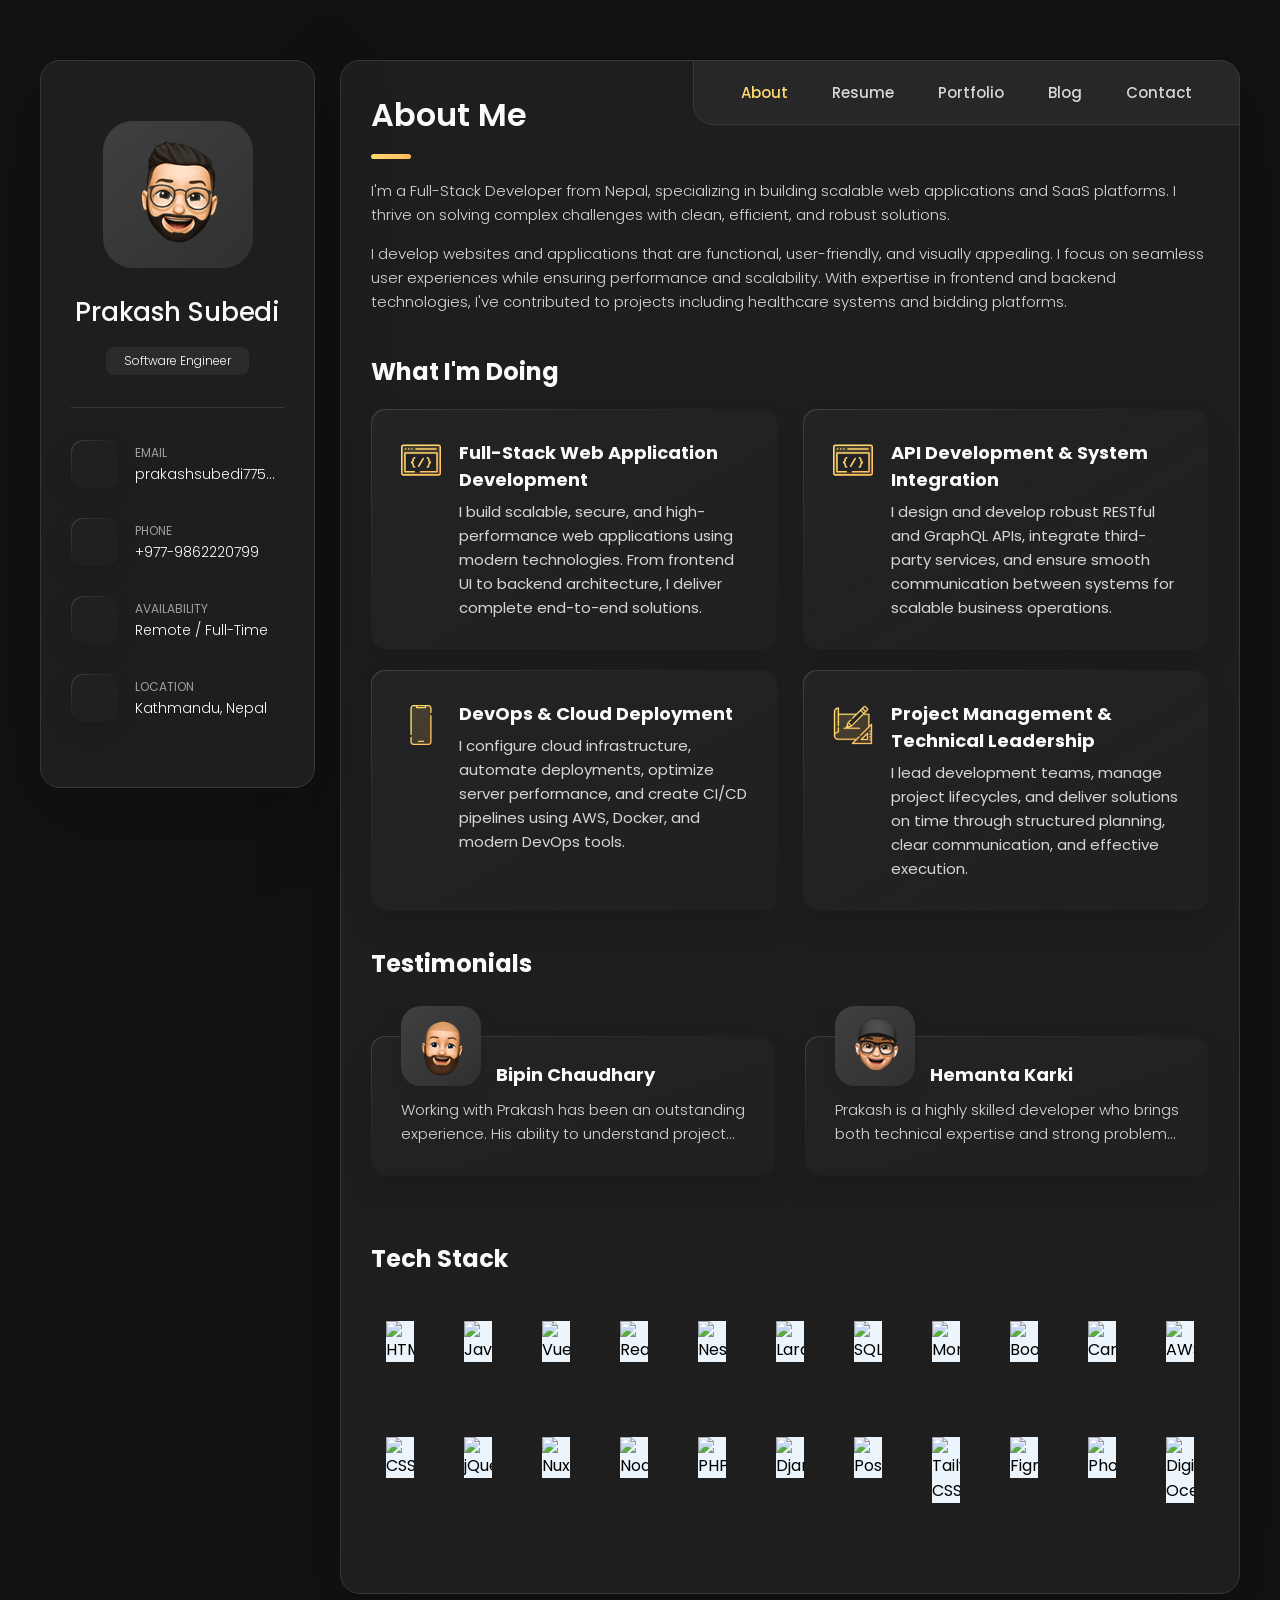
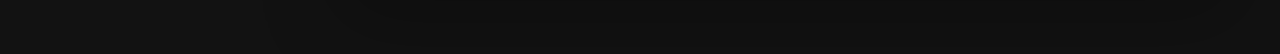
==== index.html @ 149a8380 "skill and tech stack" ====
<!DOCTYPE html>
<html lang="en">

<head>
  <meta charset="UTF-8">
  <meta http-equiv="X-UA-Compatible" content="IE=edge">
  <meta name="viewport" content="width=device-width, initial-scale=1.0">
  <title>Prakash Subedi</title>

  <!--
    - favicon
  -->
  <link rel="shortcut icon" href="./assets/images/logo.ico" type="image/x-icon">

  <!--
    - custom css link
  -->
  <link rel="stylesheet" href="./assets/css/style.css">

  <!--
    - google font link
  -->
  <link rel="preconnect" href="https://fonts.googleapis.com">
  <link rel="preconnect" href="https://fonts.gstatic.com" crossorigin>
  <link href="https://fonts.googleapis.com/css2?family=Poppins:wght@300;400;500;600&display=swap" rel="stylesheet">
</head>

<body>

  <!--
    - #MAIN
  -->

  <main>

    <!--
      - #SIDEBAR
    -->

    <aside class="sidebar" data-sidebar>

      <div class="sidebar-info">

        <figure class="avatar-box">
          <img src="./assets/images/my-avatar.png" alt="Prakash Subedi" width="80">
        </figure>

        <div class="info-content">
          <h1 class="name" title="Prakash Subedi">Prakash Subedi</h1>

          <p class="title">Software Engineer</p>
        </div>

        <button class="info_more-btn" data-sidebar-btn>
          <span>Show Contacts</span>

          <ion-icon name="chevron-down"></ion-icon>
        </button>

      </div>

      <div class="sidebar-info_more">

        <div class="separator"></div>

        <ul class="contacts-list">

          <li class="contact-item">

            <div class="icon-box">
              <ion-icon name="mail-outline"></ion-icon>
            </div>

            <div class="contact-info">
              <p class="contact-title">Email</p>

              <a href="mailto:prakashsubedi775@gmail.com" class="contact-link">prakashsubedi775@gmail.com</a>
            </div>

          </li>

          <li class="contact-item">

            <div class="icon-box">
              <ion-icon name="phone-portrait-outline"></ion-icon>
            </div>

            <div class="contact-info">
              <p class="contact-title">Phone</p>

              <a href="tel:+9779862220799" class="contact-link">+977-9862220799</a>
            </div>

          </li>


          <li class="contact-item">
            <div class="icon-box">
              <ion-icon name="time-outline"></ion-icon>
            </div>
            <div class="contact-info">
              <p class="contact-title">Availability</p>
              <p class="contact-link">Remote / Full-Time</p>
            </div>
          </li>


          <li class="contact-item">

            <div class="icon-box">
              <ion-icon name="location-outline"></ion-icon>
            </div>

            <div class="contact-info">
              <p class="contact-title">Location</p>

              <address>Kathmandu, Nepal</address>
            </div>

          </li>

        </ul>

        <div class="separator"></div>

        <ul class="social-list">

          <li class="social-item">
            <a href="https://www.facebook.com/PrakashSubedi.57/" class="social-link">
              <ion-icon name="logo-facebook"></ion-icon>
            </a>
          </li>

          <li class="social-item">
            <a href="https://www.instagram.com/prakashsubedi.7" class="social-link">
              <ion-icon name="logo-instagram"></ion-icon>
            </a>
          </li>

          <li class="social-item">
            <a href="https://www.linkedin.com/in/prakashsubedi57" class="social-link">
              <ion-icon name="logo-linkedin"></ion-icon>
            </a>
          </li>

          <li class="social-item">
            <a href="https://github.com/prakashsubedi57" class="social-link">
              <ion-icon name="logo-github"></ion-icon>
            </a>
          </li>


        </ul>

      </div>

    </aside>





    <!--
      - #main-content
    -->

    <div class="main-content">

      <!--
        - #NAVBAR
      -->

      <nav class="navbar">

        <ul class="navbar-list">

          <li class="navbar-item">
            <button class="navbar-link  active" data-nav-link>About</button>
          </li>

          <li class="navbar-item">
            <button class="navbar-link" data-nav-link>Resume</button>
          </li>

          <li class="navbar-item">
            <button class="navbar-link" data-nav-link>Portfolio</button>
          </li>

          <li class="navbar-item">
            <button class="navbar-link" data-nav-link>Blog</button>
          </li>

          <li class="navbar-item">
            <button class="navbar-link" data-nav-link>Contact</button>
          </li>

        </ul>

      </nav>





      <!--
        - #ABOUT
      -->

      <article class="about  active" data-page="about">

        <header>
          <h2 class="h2 article-title">About me</h2>
        </header>

        <section class="about-text">
          <p>
            I'm a Full-Stack Developer from Nepal, specializing in building scalable web applications and SaaS
            platforms.
            I thrive on solving complex challenges with clean, efficient, and robust solutions.
          </p>

          <p>
            I develop websites and applications that are functional, user-friendly, and visually appealing. I focus on
            seamless
            user experiences while ensuring performance and scalability. With expertise in frontend and backend
            technologies, I've
            contributed to projects including healthcare systems and bidding platforms.
          </p>
        </section>



        <!--
          - service
        -->
        <section class="service">

          <h3 class="h3 service-title">What I'm Doing</h3>

          <ul class="service-list">

            <!-- Full-Stack Web Application Development -->
            <li class="service-item">
              <div class="service-icon-box">
                <img src="./assets/images/icon-dev.svg" alt="Full-stack development icon" width="40">
              </div>

              <div class="service-content-box">
                <h4 class="h4 service-item-title">Full-Stack Web Application Development</h4>
                <p class="service-item-text">
                  I build scalable, secure, and high-performance web applications using modern technologies.
                  From frontend UI to backend architecture, I deliver complete end-to-end solutions.
                </p>
              </div>
            </li>

            <!-- API Development & System Integration -->
            <li class="service-item">
              <div class="service-icon-box">
                <img src="./assets/images/icon-dev.svg" alt="API development icon" width="40">
              </div>

              <div class="service-content-box">
                <h4 class="h4 service-item-title">API Development & System Integration</h4>
                <p class="service-item-text">
                  I design and develop robust RESTful and GraphQL APIs, integrate third-party services,
                  and ensure smooth communication between systems for scalable business operations.
                </p>
              </div>
            </li>

            <!-- DevOps & Cloud Deployment -->
            <li class="service-item">
              <div class="service-icon-box">
                <img src="./assets/images/icon-app.svg" alt="Cloud and DevOps icon" width="40">
              </div>

              <div class="service-content-box">
                <h4 class="h4 service-item-title">DevOps & Cloud Deployment</h4>
                <p class="service-item-text">
                  I configure cloud infrastructure, automate deployments, optimize server performance,
                  and create CI/CD pipelines using AWS, Docker, and modern DevOps tools.
                </p>
              </div>
            </li>

            <!-- Project Management & Technical Leadership -->
            <li class="service-item">
              <div class="service-icon-box">
                <img src="./assets/images/icon-design.svg" alt="Leadership icon" width="40">
              </div>

              <div class="service-content-box">
                <h4 class="h4 service-item-title">Project Management & Technical Leadership</h4>
                <p class="service-item-text">
                  I lead development teams, manage project lifecycles, and deliver solutions on time through
                  structured planning, clear communication, and effective execution.
                </p>
              </div>
            </li>

          </ul>
        </section>



        <!--
          - testimonials
        -->

        <section class="testimonials">

          <h3 class="h3 testimonials-title">Testimonials</h3>

          <ul class="testimonials-list has-scrollbar">
            <li class="testimonials-item">
              <div class="content-card" data-testimonials-item>

                <figure class="testimonials-avatar-box">
                  <img src="./assets/images/avatar-4.png" alt="Bipin Chaudhary" width="60" data-testimonials-avatar>
                </figure>

                <h4 class="h4 testimonials-item-title" data-testimonials-title>Bipin Chaudhary</h4>

                <div class="testimonials-text" data-testimonials-text>
                  <p>
                    Working with Prakash has been an outstanding experience. His ability to understand project
                    requirements and deliver clean, efficient solutions is impressive. He consistently communicates well
                    and ensures every task is completed with professionalism and precision. Highly recommended for
                    full-stack development work.
                  </p>

                </div>

              </div>
            </li>

            <li class="testimonials-item">
              <div class="content-card" data-testimonials-item>

                <figure class="testimonials-avatar-box">
                  <img src="./assets/images/avatar-1.png" alt="Hemant Karki" width="60" data-testimonials-avatar>
                </figure>

                <h4 class="h4 testimonials-item-title" data-testimonials-title>Hemanta Karki</h4>

                <div class="testimonials-text" data-testimonials-text>
                  <p>
                    Prakash is a highly skilled developer who brings both technical expertise and strong problem-solving
                    skills. He worked on our project with full dedication, delivering scalable and well-structured
                    features. His reliability and commitment make him a valuable asset to any team.
                  </p>

                </div>

              </div>
            </li>

            <li class="testimonials-item">
              <div class="content-card" data-testimonials-item>

                <figure class="testimonials-avatar-box">
                  <img src="./assets/images/avatar-2.png" alt="Prayush Shrestha" width="60" data-testimonials-avatar>
                </figure>

                <h4 class="h4 testimonials-item-title" data-testimonials-title>Prayush Shrestha</h4>

                <div class="testimonials-text" data-testimonials-text>
                  <p>
                    I’ve collaborated with Prakash on multiple projects, and he consistently exceeds expectations. His
                    knowledge of modern frameworks, API development, and cloud deployment helps transform ideas into
                    polished products. He is detail-oriented, responsive, and incredibly easy to work with.
                  </p>

                </div>

              </div>
            </li>

            <li class="testimonials-item">
              <div class="content-card" data-testimonials-item>

                <figure class="testimonials-avatar-box">
                  <img src="./assets/images/avatar-3.png" alt="Mahesh Ghimire" width="60" data-testimonials-avatar>
                </figure>

                <h4 class="h4 testimonials-item-title" data-testimonials-title>Mahesh Ghimire</h4>

                <div class="testimonials-text" data-testimonials-text>
                  <p>
                    Prakash demonstrated excellent leadership and technical skills throughout our project. His ability
                    to analyze challenges, propose effective solutions, and deliver high-quality results sets him apart.
                    He is dependable, innovative, and someone you can trust with complex development tasks.
                  </p>

                </div>

              </div>
            </li>


          </ul>

        </section>


        <!--
          - testimonials modal
        -->

        <div class="modal-container" data-modal-container>

          <div class="overlay" data-overlay></div>

          <section class="testimonials-modal">

            <button class="modal-close-btn" data-modal-close-btn>
              <ion-icon name="close-outline"></ion-icon>
            </button>

            <div class="modal-img-wrapper">
              <figure class="modal-avatar-box">
                <img src="./assets/images/avatar-1.png" alt="Daniel lewis" width="80" data-modal-img>
              </figure>

              <img src="./assets/images/icon-quote.svg" alt="quote icon">
            </div>

            <div class="modal-content">

              <h4 class="h3 modal-title" data-modal-title>Daniel lewis</h4>

              <time datetime="2021-06-14">14 June, 2021</time>

              <div data-modal-text>
                <p>
                  Richard was hired to create a corporate identity. We were very pleased with the work done. She has a
                  lot of experience
                  and is very concerned about the needs of client. Lorem ipsum dolor sit amet, ullamcous cididt
                  consectetur adipiscing
                  elit, seds do et eiusmod tempor incididunt ut laborels dolore magnarels alia.
                </p>
              </div>

            </div>

          </section>

        </div>


        <!--
          - stacks
        -->

        <section class="stacks">
          <h3 class="h3 stacks-title">Tech Stack</h3>

          <ul class="stacks-list has-scrollbar">

            <!-- HTML -->
            <li class="stacks-item" title="HTML">
              <img src="https://cdn.jsdelivr.net/npm/simple-icons@v9/icons/html5.svg" width="40" alt="HTML">
            </li>

            <!-- CSS -->
            <li class="stacks-item" title="CSS">
              <img src="https://cdn.jsdelivr.net/npm/simple-icons@v9/icons/css3.svg" width="40" alt="CSS">
            </li>

            <!-- JavaScript -->
            <li class="stacks-item" title="JavaScript">
              <img src="https://cdn.jsdelivr.net/npm/simple-icons@v9/icons/javascript.svg" width="40" alt="JavaScript">
            </li>

            <!-- jQuery -->
            <li class="stacks-item" title="jQuery">
              <img src="https://cdn.jsdelivr.net/npm/simple-icons@v9/icons/jquery.svg" width="40" alt="jQuery">
            </li>

            <!-- Vue.js -->
            <li class="stacks-item" title="Vue.js">
              <img src="https://cdn.jsdelivr.net/npm/simple-icons@v9/icons/vuedotjs.svg" width="40" alt="Vue.js">
            </li>

            <!-- Nuxt.js -->
            <li class="stacks-item" title="Nuxt.js">
              <img src="https://cdn.jsdelivr.net/npm/simple-icons@v9/icons/nuxtdotjs.svg" width="40" alt="Nuxt.js">
            </li>

            <!-- React.js -->
            <li class="stacks-item" title="React.js">
              <img src="https://cdn.jsdelivr.net/npm/simple-icons@v9/icons/react.svg" width="40" alt="React">
            </li>

            <!-- Node.js -->
            <li class="stacks-item" title="Node.js">
              <img src="https://cdn.jsdelivr.net/npm/simple-icons@v9/icons/nodedotjs.svg" width="40" alt="Node.js">
            </li>

            <!-- NestJS -->
            <li class="stacks-item" title="NestJS">
              <img src="https://cdn.jsdelivr.net/npm/simple-icons@v9/icons/nestjs.svg" width="40" alt="NestJS">
            </li>

            <!-- PHP -->
            <li class="stacks-item" title="PHP">
              <img src="https://cdn.jsdelivr.net/npm/simple-icons@v9/icons/php.svg" width="40" alt="PHP">
            </li>

            <!-- Laravel -->
            <li class="stacks-item" title="Laravel">
              <img src="https://cdn.jsdelivr.net/npm/simple-icons@v9/icons/laravel.svg" width="40" alt="Laravel">
            </li>

            <!-- Django -->
            <li class="stacks-item" title="Django">
              <img src="https://cdn.jsdelivr.net/npm/simple-icons@v9/icons/django.svg" width="40" alt="Django">
            </li>

            <!-- SQL -->
            <li class="stacks-item" title="SQL">
              <img src="https://cdn.jsdelivr.net/npm/simple-icons@v9/icons/sqlite.svg" width="40" alt="SQL">
            </li>

            <!-- PostgreSQL -->
            <li class="stacks-item" title="PostgreSQL">
              <img src="https://cdn.jsdelivr.net/npm/simple-icons@v9/icons/postgresql.svg" width="40" alt="PostgreSQL">
            </li>

            <!-- MongoDB -->
            <li class="stacks-item" title="MongoDB">
              <img src="https://cdn.jsdelivr.net/npm/simple-icons@v9/icons/mongodb.svg" width="40" alt="MongoDB">
            </li>

            <!-- Tailwind -->
            <li class="stacks-item" title="Tailwind CSS">
              <img src="https://cdn.jsdelivr.net/npm/simple-icons@v9/icons/tailwindcss.svg" width="40"
                alt="Tailwind CSS">
            </li>

            <!-- Bootstrap -->
            <li class="stacks-item" title="Bootstrap">
              <img src="https://cdn.jsdelivr.net/npm/simple-icons@v9/icons/bootstrap.svg" width="40" alt="Bootstrap">
            </li>

            <!-- Figma -->
            <li class="stacks-item" title="Figma">
              <img src="https://cdn.jsdelivr.net/npm/simple-icons@v9/icons/figma.svg" width="40" alt="Figma">
            </li>

            <!-- Canva -->
            <li class="stacks-item" title="Canva">
              <img src="https://cdn.jsdelivr.net/npm/simple-icons@v9/icons/canva.svg" width="40" alt="Canva">
            </li>

            <!-- Adobe Photoshop -->
            <li class="stacks-item" title="Adobe Photoshop">
              <img src="https://cdn.jsdelivr.net/npm/simple-icons@v9/icons/adobephotoshop.svg" width="40"
                alt="Photoshop">
            </li>
            <!-- AWS -->
            <li class="stacks-item" title="AWS">
              <img src="https://cdn.jsdelivr.net/npm/simple-icons@v9/icons/amazonaws.svg" width="40" alt="AWS">
            </li>
            <!-- Digital Ocean -->
            <li class="stacks-item" title="Digital Ocean">
              <img src="https://cdn.jsdelivr.net/npm/simple-icons@v9/icons/digitalocean.svg" width="40"
                alt="Digital Ocean">
            </li>

          </ul>
        </section>


      </article>





      <!--
        - #RESUME
      -->

      <article class="resume" data-page="resume">

        <header>
          <h2 class="h2 article-title">Resume</h2>
        </header>

        <section class="timeline">

          <div class="title-wrapper">
            <div class="icon-box">
              <ion-icon name="book-outline"></ion-icon>
            </div>

            <h3 class="h3">Education</h3>
          </div>

          <ol class="timeline-list">

            <li class="timeline-item">

              <h4 class="h4 timeline-item-title">Master In Computer Applications</h4>

              <span>2024 — Current</span>

              <p class="timeline-text">
                Nemo enims ipsam voluptatem, blanditiis praesentium voluptum delenit atque corrupti, quos dolores et
                quas molestias
                exceptur.
              </p>

            </li>

            <li class="timeline-item">

              <h4 class="h4 timeline-item-title">Bachelor in Computer Application</h4>

              <span>2018 — 2023</span>

              <p class="timeline-text">
                Ratione voluptatem sequi nesciunt, facere quisquams facere menda ossimus, omnis voluptas assumenda est
                omnis..
              </p>

            </li>

            <li class="timeline-item">

              <h4 class="h4 timeline-item-title">+2 Science</h4>

              <span>2016 — 2018</span>

              <p class="timeline-text">
                Duis aute irure dolor in reprehenderit in voluptate, quila voluptas mag odit aut fugit, sed consequuntur
                magni dolores
                eos.
              </p>

            </li>
            <li class="timeline-item">

              <h4 class="h4 timeline-item-title">School</h4>

              <span>-- — 2017</span>

              <p class="timeline-text">
                Duis aute irure dolor in reprehenderit in voluptate, quila voluptas mag odit aut fugit, sed consequuntur
                magni dolores
                eos.
              </p>

            </li>

          </ol>

        </section>

        <section class="timeline">

          <div class="title-wrapper">
            <div class="icon-box">
              <ion-icon name="book-outline"></ion-icon>
            </div>

            <h3 class="h3">Experience</h3>
          </div>

          <ol class="timeline-list">

            <li class="timeline-item">

              <h4 class="h4 timeline-item-title">Software Engineer</h4>

              <span>2024 — Present</span>

              <p class="timeline-text">
                Nemo enim ipsam voluptatem blanditiis praesentium voluptum delenit atque corrupti, quos dolores et qvuas
                molestias
                exceptur.
              </p>

            </li>

            <li class="timeline-item">

              <h4 class="h4 timeline-item-title">Full Stack Developer/ Project Manager</h4>

              <span>2021 — 2023</span>

              <p class="timeline-text">
                Nemo enims ipsam voluptatem, blanditiis praesentium voluptum delenit atque corrupti, quos dolores et
                quas molestias
                exceptur.
              </p>

            </li>

            <li class="timeline-item">

              <h4 class="h4 timeline-item-title">Web Developer</h4>

              <span>2020-2020</span>

              <p class="timeline-text">
                Nemo enims ipsam voluptatem, blanditiis praesentium voluptum delenit atque corrupti, quos dolores et
                quas molestias
                exceptur.
              </p>

            </li>

          </ol>

        </section>

        <section class="skill">

          <h3 class="h3 skills-title">My Skills</h3>

          <ul class="skills-list content-card">

            <li class="skills-item">
              <div class="title-wrapper">
                <h5 class="h5">Frontend Development</h5>
              </div>
              <p class="skills-item-details">
                React, Vue, Nuxt, Tailwind CSS, Bootstrap, HTML5, CSS3, JavaScript
              </p>
            </li>

            <li class="skills-item">
              <div class="title-wrapper">
                <h5 class="h5">Backend Development</h5>
              </div>
              <p class="skills-item-details">
                Node.js, NestJS, Express, Laravel, PHP
              </p>
            </li>

            <li class="skills-item">
              <div class="title-wrapper">
                <h5 class="h5">API Development & Integrations</h5>
              </div>
              <p class="skills-item-details">
                REST APIs, Authentication, Payment Gateways, Third-party Integrations
              </p>
            </li>

            <li class="skills-item">
              <div class="title-wrapper">
                <h5 class="h5">Databases</h5>
              </div>
              <p class="skills-item-details">
                MongoDB, PostgreSQL, MySQL
              </p>
            </li>

            <li class="skills-item">
              <div class="title-wrapper">
                <h5 class="h5">DevOps & Cloud</h5>
              </div>
              <p class="skills-item-details">
                AWS, Docker, CI/CD Pipelines, Linux, Nginx, Digital Ocean, VPS
              </p>
            </li>

            <li class="skills-item">
              <div class="title-wrapper">
                <h5 class="h5">Project Management & Leadership</h5>
              </div>
              <p class="skills-item-details">
                System Design, Agile Methodologies, Team Leadership, Client Communication, Database Management,
                Cloud Deployment
              </p>
            </li>

            <li class="skills-item">
              <div class="title-wrapper">
                <h5 class="h5">Testing & Quality Assurance</h5>
              </div>
              <p class="skills-item-details">
                Unit Testing, Integration Testing, API Testing, Debugging
              </p>
            </li>

            <li class="skills-item">
              <div class="title-wrapper">
                <h5 class="h5">Tools & Design</h5>
              </div>
              <p class="skills-item-details">
                Git, GitHub, Figma, Canva, Adobe Photoshop
              </p>
            </li>

          </ul>

        </section>


      </article>





      <!--
        - #PORTFOLIO
      -->

      <article class="portfolio" data-page="portfolio">

        <header>
          <h2 class="h2 article-title">Portfolio</h2>
        </header>

        <section class="projects">

          <!-- <ul class="filter-list">

            <li class="filter-item">
              <button class="active" data-filter-btn>All</button>
            </li>

            <li class="filter-item">
              <button data-filter-btn>Web design</button>
            </li>

            <li class="filter-item">
              <button data-filter-btn>Applications</button>
            </li>

            <li class="filter-item">
              <button data-filter-btn>Web development</button>
            </li>

          </ul> -->

          <div class="filter-select-box">

            <button class="filter-select" data-select>

              <div class="select-value" data-selecct-value>Select category</div>

              <div class="select-icon">
                <ion-icon name="chevron-down"></ion-icon>
              </div>

            </button>

            <ul class="select-list">

              <li class="select-item">
                <button data-select-item>All</button>
              </li>

              <li class="select-item">
                <button data-select-item>Web design</button>
              </li>

              <li class="select-item">
                <button data-select-item>Applications</button>
              </li>

              <li class="select-item">
                <button data-select-item>Web development</button>
              </li>

            </ul>

          </div>

          <ul class="project-list">

            <li class="project-item active" data-filter-item data-category="web development">
              <a href="https://www.nclexinnepal.com/" target="_blank">

                <figure class="project-img">
                  <div class="project-item-icon-box">
                    <ion-icon name="eye-outline"></ion-icon>
                  </div>
                  <img src="./assets/images/projects/nclexnepal.png" alt="NCLEX In Nepal" loading="lazy">
                </figure>

                <h3 class="project-title">NCLEX In Nepal</h3>
                <p class="project-category">Website + Office Management System</p>

              </a>
            </li>

            <li class="project-item active" data-filter-item data-category="applications">
              <a href="https://nepclex.com/" target="_blank">

                <figure class="project-img">
                  <div class="project-item-icon-box">
                    <ion-icon name="eye-outline"></ion-icon>
                  </div>
                  <img src="./assets/images/projects/nepclex.png" alt="NEPCLEX LMS" loading="lazy">
                </figure>

                <h3 class="project-title">NEPCLEX</h3>
                <p class="project-category">Learning Management System (LMS)</p>

              </a>
            </li>

            <li class="project-item active" data-filter-item data-category="ecommerce">
              <a href="http://tissha.com/" target="_blank">

                <figure class="project-img">
                  <div class="project-item-icon-box">
                    <ion-icon name="eye-outline"></ion-icon>
                  </div>
                  <img src="./assets/images/projects/tissha.png" alt="Tissha Ecommerce" loading="lazy">
                </figure>

                <h3 class="project-title">Tissha</h3>
                <p class="project-category">E-commerce Platform</p>

              </a>
            </li>

            <li class="project-item active" data-filter-item data-category="web development">
              <a href="https://www.jibika.edu.np/" target="_blank">

                <figure class="project-img">
                  <div class="project-item-icon-box">
                    <ion-icon name="eye-outline"></ion-icon>
                  </div>
                  <img src="./assets/images/projects/jibika.png" alt="Jibika College" loading="lazy">
                </figure>

                <h3 class="project-title">Jibika College</h3>
                <p class="project-category">Website + Accounting System</p>

              </a>
            </li>

            <li class="project-item active" data-filter-item data-category="web development">
              <a href="https://activecomfortcare.com.au/" target="_blank">

                <figure class="project-img">
                  <div class="project-item-icon-box">
                    <ion-icon name="eye-outline"></ion-icon>
                  </div>
                  <img src="./assets/images/projects/activecomfort.png" alt="Active Comfort Care" loading="lazy">
                </figure>

                <h3 class="project-title">Active Comfort Care</h3>
                <p class="project-category">Business Website</p>

              </a>
            </li>

            <li class="project-item active" data-filter-item data-category="ecommerce">
              <a href="https://heyyaz.com/" target="_blank">

                <figure class="project-img">
                  <div class="project-item-icon-box">
                    <ion-icon name="eye-outline"></ion-icon>
                  </div>
                  <img src="./assets/images/projects/heyyaz.png" alt="Heyyaz Ecommerce" loading="lazy">
                </figure>

                <h3 class="project-title">Heyyaz</h3>
                <p class="project-category">E-commerce Platform</p>

              </a>
            </li>
            <li class="project-item active" data-filter-item data-category="web development">
              <a href="https://yatratheconnection.com/" target="_blank">

                <figure class="project-img">
                  <div class="project-item-icon-box">
                    <ion-icon name="eye-outline"></ion-icon>
                  </div>
                  <img src="./assets/images/projects/yatra.png" alt="Yatra The Connection" loading="lazy">
                </figure>

                <h3 class="project-title">Yatra The Connection</h3>
                <p class="project-category">Travel & Tourism Website</p>

              </a>
            </li>

            <li class="project-item active" data-filter-item data-category="ecommerce">
              <a href="https://ubiyaderma.com/" target="_blank">

                <figure class="project-img">
                  <div class="project-item-icon-box">
                    <ion-icon name="eye-outline"></ion-icon>
                  </div>
                  <img src="./assets/images/projects/ubiya.png" alt="Ubiya Derma" loading="lazy">
                </figure>

                <h3 class="project-title">Ubiya Derma</h3>
                <p class="project-category">E-commerce / Skincare Brand</p>

              </a>
            </li>
            <li class="project-item active" data-filter-item data-category="web development">
              <a href="https://vac.edu.np/" target="_blank">

                <figure class="project-img">
                  <div class="project-item-icon-box">
                    <ion-icon name="eye-outline"></ion-icon>
                  </div>
                  <img src="./assets/images/projects/vac.png" alt="VAC College" loading="lazy">
                </figure>

                <h3 class="project-title">VAC College</h3>
                <p class="project-category">Educational Website</p>

              </a>
            </li>


          </ul>

          <!-- <p class="coming-soon" style="color: blanchedalmond;">
            Portfolio section is under development. Please check back later.
          </p> -->

        </section>

      </article>





      <!--
        - #BLOG
      -->

      <article class="blog" data-page="blog">

        <header>
          <h2 class="h2 article-title">Blog</h2>
        </header>

        <section class="blog-posts">

          <ul class="blog-posts-list">

            <li class="blog-post-item">
              <a href="https://medium.com/@prakash_subedi/in-house-vs-outsourced-it-services-which-is-right-for-businesses-in-nepal-5de0299ed696"
                target="_blank" class="blog-post-link">

                <figure class="blog-banner-box">
                  <img src="https://miro.medium.com/v2/resize:fit:640/format:webp/1*b0Tjz3nGNH8xZu0nIyhMFQ.jpeg"
                    alt="In-House vs Outsourced IT Services" loading="lazy">
                </figure>

                <div class="blog-content">

                  <div class="blog-meta">
                    <p class="blog-category">IT Strategy</p>
                    <span class="dot"></span>
                    <time datetime="2024-01-01">May 15, 2025</time>
                  </div>

                  <h3 class="h3 blog-item-title">
                    In-House vs Outsourced IT Services
                  </h3>

                  <p class="blog-text">
                    Which IT model is right for businesses in Nepal? A practical comparison of cost, control, and
                    scalability.
                  </p>

                </div>

              </a>
            </li>


          </ul>
        </section>

      </article>





      <!--
        - #CONTACT
      -->

      <article class="contact" data-page="contact">

        <header>
          <h2 class="h2 article-title">Contact</h2>
        </header>

        <section class="mapbox" data-mapbox>
          <figure>
            <iframe
              src="https://www.google.com/maps/embed?pb=!1m18!1m12!1m3!1d2122173.7300386215!2d83.80358869441628!3d28.122601676247207!2m3!1f0!2f0!3f0!3m2!1i1024!2i768!4f13.1!3m3!1m2!1s0x39ef6d3553740eed%3A0xadbedbe3dacea4a2!2sPrakash%20IT%20Solution!5e0!3m2!1sen!2snp!4v1764946171369!5m2!1sen!2snp"
              width="400" height="300" style="border:0;" allowfullscreen="" loading="lazy"
              referrerpolicy="no-referrer-when-downgrade"></iframe>
            <!-- <iframe
              src="https://www.google.com/maps/embed?pb=!1m18!1m12!1m3!1d3784440.699647368!2d79.57688802630815!3d28.879684158501068!2m3!1f0!2f0!3f0!3m2!1i1024!2i768!4f13.1!3m3!1m2!1s0x39ef6d3553740eed%3A0xadbedbe3dacea4a2!2sPrakash%20IT%20Solution!5e0!3m2!1sen!2snp!4v1764946067318!5m2!1sen!2snp"
              width="400" height="300" loading="lazy"></iframe> -->
          </figure>
        </section>

        <section class="contact-form">

          <h3 class="h3 form-title">Contact Me At</h3>

          <div class="contact-card">

            <div class="contact-row">
              <ion-icon name="person-circle-outline" class="contact-icon"></ion-icon>
              <div>
                <p class="contact-label">Name</p>
                <p class="contact-value">Prakash Subedi</p>
              </div>
            </div>

            <div class="contact-row">
              <ion-icon name="mail-outline" class="contact-icon"></ion-icon>
              <div>
                <p class="contact-label">Email</p>
                <p class="contact-value">
                  <a href="mailto:prakashsubedi775@gmail.com">prakashsubedi775@gmail.com</a>
                </p>
              </div>
            </div>

            <div class="contact-row">
              <ion-icon name="call-outline" class="contact-icon"></ion-icon>
              <div>
                <p class="contact-label">Phone</p>
                <p class="contact-value">
                  <a href="tel:+9779862220799">+977-9862220799</a>
                </p>
              </div>
            </div>

            <div class="contact-row">
              <ion-icon name="location-outline" class="contact-icon"></ion-icon>
              <div>
                <p class="contact-label">Address</p>
                <p class="contact-value">Kathmandu / Itahari, Nepal</p>
              </div>
            </div>
            <div class="contact-row">
              <!-- WhatsApp Button -->
              <a aria-label="Chat on WhatsApp" href="https://wa.me/9779862220799" target="_blank"
                class="whatsapp-btn contact-whatsapp">

                <img alt="Chat on WhatsApp" src="https://upload.wikimedia.org/wikipedia/commons/6/6b/WhatsApp.svg"
                  width="45" height="45" />

                Chat on WhatsApp
              </a>
            </div>

          </div>



        </section>


      </article>

    </div>

  </main>






  <!--
    - custom js link
  -->
  <script src="./assets/js/script.js"></script>

  <!--
    - ionicon link
  -->
  <script type="module" src="https://unpkg.com/ionicons@5.5.2/dist/ionicons/ionicons.esm.js"></script>
  <script nomodule src="https://unpkg.com/ionicons@5.5.2/dist/ionicons/ionicons.js"></script>


</body>

</html>
---- assets/css/style.css ----
/*-----------------------------------*\
  #style.css
\*-----------------------------------*/


/**
 * copyright 2022 @codewithsadee
 */





/*-----------------------------------*\
  #CUSTOM PROPERTY
\*-----------------------------------*/

:root {

  /**
   * colors
   */

  /* gradient */

  --bg-gradient-onyx: linear-gradient(to bottom right,
      hsl(240, 1%, 25%) 3%,
      hsl(0, 0%, 19%) 97%);
  --bg-gradient-jet: linear-gradient(to bottom right,
      hsla(240, 1%, 18%, 0.251) 0%,
      hsla(240, 2%, 11%, 0) 100%), hsl(240, 2%, 13%);
  --bg-gradient-yellow-1: linear-gradient(to bottom right,
      hsl(45, 100%, 71%) 0%,
      hsla(36, 100%, 69%, 0) 50%);
  --bg-gradient-yellow-2: linear-gradient(135deg,
      hsla(45, 100%, 71%, 0.251) 0%,
      hsla(35, 100%, 68%, 0) 59.86%), hsl(240, 2%, 13%);
  --border-gradient-onyx: linear-gradient(to bottom right,
      hsl(0, 0%, 25%) 0%,
      hsla(0, 0%, 25%, 0) 50%);
  --text-gradient-yellow: linear-gradient(to right,
      hsl(45, 100%, 72%),
      hsl(35, 100%, 68%));

  /* solid */

  --jet: hsl(0, 0%, 22%);
  --onyx: hsl(240, 1%, 17%);
  --eerie-black-1: hsl(240, 2%, 13%);
  --eerie-black-2: hsl(240, 2%, 12%);
  --smoky-black: hsl(0, 0%, 7%);
  --white-1: hsl(0, 0%, 100%);
  --white-2: hsl(0, 0%, 98%);
  --orange-yellow-crayola: hsl(45, 100%, 72%);
  --vegas-gold: hsl(45, 54%, 58%);
  --light-gray: hsl(0, 0%, 84%);
  --light-gray-70: hsla(0, 0%, 84%, 0.7);
  --bittersweet-shimmer: hsl(0, 43%, 51%);

  /**
   * typography
   */

  /* font-family */
  --ff-poppins: 'Poppins', sans-serif;

  /* font-size */
  --fs-1: 24px;
  --fs-2: 18px;
  --fs-3: 17px;
  --fs-4: 16px;
  --fs-5: 15px;
  --fs-6: 14px;
  --fs-7: 13px;
  --fs-8: 11px;

  /* font-weight */
  --fw-300: 300;
  --fw-400: 400;
  --fw-500: 500;
  --fw-600: 600;

  /**
   * shadow
   */

  --shadow-1: -4px 8px 24px hsla(0, 0%, 0%, 0.25);
  --shadow-2: 0 16px 30px hsla(0, 0%, 0%, 0.25);
  --shadow-3: 0 16px 40px hsla(0, 0%, 0%, 0.25);
  --shadow-4: 0 25px 50px hsla(0, 0%, 0%, 0.15);
  --shadow-5: 0 24px 80px hsla(0, 0%, 0%, 0.25);

  /**
   * transition
   */

  --transition-1: 0.25s ease;
  --transition-2: 0.5s ease-in-out;

}





/*-----------------------------------*\
  #RESET
\*-----------------------------------*/

*,
*::before,
*::after {
  margin: 0;
  padding: 0;
  box-sizing: border-box;
}

a {
  text-decoration: none;
}

li {
  list-style: none;
}

img,
ion-icon,
a,
button,
time,
span {
  display: block;
}

button {
  font: inherit;
  background: none;
  border: none;
  text-align: left;
  cursor: pointer;
}

input,
textarea {
  display: block;
  width: 100%;
  background: none;
  font: inherit;
}

::selection {
  background: var(--orange-yellow-crayola);
  color: var(--smoky-black);
}

:focus {
  outline-color: var(--orange-yellow-crayola);
}

html {
  font-family: var(--ff-poppins);
}

body {
  background: var(--smoky-black);
}





/*-----------------------------------*\
  #REUSED STYLE
\*-----------------------------------*/

.sidebar,
article {
  background: var(--eerie-black-2);
  border: 1px solid var(--jet);
  border-radius: 20px;
  padding: 15px;
  box-shadow: var(--shadow-1);
  z-index: 1;
}

.separator {
  width: 100%;
  height: 1px;
  background: var(--jet);
  margin: 16px 0;
}

.icon-box {
  position: relative;
  background: var(--border-gradient-onyx);
  width: 30px;
  height: 30px;
  border-radius: 8px;
  display: flex;
  justify-content: center;
  align-items: center;
  font-size: 16px;
  color: var(--orange-yellow-crayola);
  box-shadow: var(--shadow-1);
  z-index: 1;
}

.icon-box::before {
  content: "";
  position: absolute;
  inset: 1px;
  background: var(--eerie-black-1);
  border-radius: inherit;
  z-index: -1;
}

.icon-box ion-icon {
  --ionicon-stroke-width: 35px;
}

article {
  display: none;
}

article.active {
  display: block;
  animation: fade 0.5s ease backwards;
}

@keyframes fade {
  0% {
    opacity: 0;
  }

  100% {
    opacity: 1;
  }
}

.h2,
.h3,
.h4,
.h5 {
  color: var(--white-2);
  text-transform: capitalize;
}

.h2 {
  font-size: var(--fs-1);
}

.h3 {
  font-size: var(--fs-2);
}

.h4 {
  font-size: var(--fs-4);
}

.h5 {
  font-size: var(--fs-7);
  font-weight: var(--fw-500);
}

.article-title {
  position: relative;
  padding-bottom: 7px;
}

.article-title::after {
  content: "";
  position: absolute;
  bottom: 0;
  left: 0;
  width: 30px;
  height: 3px;
  background: var(--text-gradient-yellow);
  border-radius: 3px;
}

.has-scrollbar::-webkit-scrollbar {
  width: 5px;
  /* for vertical scrollbar */
  height: 5px;
  /* for horizontal scrollbar */
}

.has-scrollbar::-webkit-scrollbar-track {
  background: var(--onyx);
  border-radius: 5px;
}

.has-scrollbar::-webkit-scrollbar-thumb {
  background: var(--orange-yellow-crayola);
  border-radius: 5px;
}

.has-scrollbar::-webkit-scrollbar-button {
  width: 20px;
}

.content-card {
  position: relative;
  background: var(--border-gradient-onyx);
  padding: 15px;
  padding-top: 45px;
  border-radius: 14px;
  box-shadow: var(--shadow-2);
  cursor: pointer;
  z-index: 1;
}

.content-card::before {
  content: "";
  position: absolute;
  inset: 1px;
  background: var(--bg-gradient-jet);
  border-radius: inherit;
  z-index: -1;
}





/*-----------------------------------*\
  #MAIN
\*-----------------------------------*/

main {
  margin: 15px 12px;
  margin-bottom: 75px;
  min-width: 259px;
}





/*-----------------------------------*\
  #SIDEBAR
\*-----------------------------------*/

.sidebar {
  margin-bottom: 15px;
  max-height: 112px;
  overflow: hidden;
  transition: var(--transition-2);
}

.sidebar.active {
  max-height: 405px;
}

.sidebar-info {
  position: relative;
  display: flex;
  justify-content: flex-start;
  align-items: center;
  gap: 15px;
}

.avatar-box {
  background: var(--bg-gradient-onyx);
  border-radius: 20px;
}

.info-content .name {
  color: var(--white-2);
  font-size: var(--fs-3);
  font-weight: var(--fw-500);
  letter-spacing: -0.25px;
  margin-bottom: 10px;
}

.info-content .title {
  color: var(--white-1);
  background: var(--onyx);
  font-size: var(--fs-8);
  font-weight: var(--fw-300);
  width: max-content;
  padding: 3px 12px;
  border-radius: 8px;
}

.info_more-btn {
  position: absolute;
  top: -15px;
  right: -15px;
  border-radius: 0 15px;
  font-size: 13px;
  color: var(--orange-yellow-crayola);
  background: var(--border-gradient-onyx);
  padding: 10px;
  box-shadow: var(--shadow-2);
  transition: var(--transition-1);
  z-index: 1;
}

.info_more-btn::before {
  content: "";
  position: absolute;
  inset: 1px;
  border-radius: inherit;
  background: var(--bg-gradient-jet);
  transition: var(--transition-1);
  z-index: -1;
}

.info_more-btn:hover,
.info_more-btn:focus {
  background: var(--bg-gradient-yellow-1);
}

.info_more-btn:hover::before,
.info_more-btn:focus::before {
  background: var(--bg-gradient-yellow-2);
}

.info_more-btn span {
  display: none;
}

.sidebar-info_more {
  opacity: 0;
  visibility: hidden;
  transition: var(--transition-2);
}

.sidebar.active .sidebar-info_more {
  opacity: 1;
  visibility: visible;
}

.contacts-list {
  display: grid;
  grid-template-columns: 1fr;
  gap: 16px;
}

.contact-item {
  min-width: 100%;
  display: flex;
  align-items: center;
  gap: 16px;
}

.contact-info {
  max-width: calc(100% - 46px);
  width: calc(100% - 46px);
}

.contact-title {
  color: var(--light-gray-70);
  font-size: var(--fs-8);
  text-transform: uppercase;
  margin-bottom: 2px;
}

.contact-info :is(.contact-link, time, address) {
  color: var(--white-2);
  font-size: var(--fs-7);
}

.contact-info address {
  font-style: normal;
}

.social-list {
  display: flex;
  justify-content: flex-start;
  align-items: center;
  gap: 15px;
  padding-bottom: 4px;
  padding-left: 7px;
}

.social-item .social-link {
  color: var(--light-gray-70);
  font-size: 18px;
}


.social-item .social-link:hover {
  color: var(--light-gray);
}





/*-----------------------------------*\
  #NAVBAR
\*-----------------------------------*/

.navbar {
  position: fixed;
  bottom: 0;
  left: 0;
  width: 100%;
  background: hsla(240, 1%, 17%, 0.75);
  backdrop-filter: blur(10px);
  border: 1px solid var(--jet);
  border-radius: 12px 12px 0 0;
  box-shadow: var(--shadow-2);
  z-index: 5;
}

.navbar-list {
  display: flex;
  flex-wrap: wrap;
  justify-content: center;
  align-items: center;
  padding: 0 10px;
}

.navbar-link {
  color: var(--light-gray);
  font-size: var(--fs-8);
  padding: 20px 7px;
  transition: color var(--transition-1);
}

.navbar-link:hover,
.navbar-link:focus {
  color: var(--light-gray-70);
}

.navbar-link.active {
  color: var(--orange-yellow-crayola);
}





/*-----------------------------------*\
  #ABOUT
\*-----------------------------------*/

.about .article-title {
  margin-bottom: 15px;
}

.about-text {
  color: var(--light-gray);
  font-size: var(--fs-6);
  font-weight: var(--fw-300);
  line-height: 1.6;
}

.about-text p {
  margin-bottom: 15px;
}



/**
 * #service 
 */

.service {
  margin-bottom: 35px;
}

.service-title {
  margin-bottom: 20px;
}

.service-list {
  display: grid;
  grid-template-columns: 1fr;
  gap: 20px;
}

.service-item {
  position: relative;
  background: var(--border-gradient-onyx);
  padding: 20px;
  border-radius: 14px;
  box-shadow: var(--shadow-2);
  z-index: 1;
}

.service-item::before {
  content: "";
  position: absolute;
  inset: 1px;
  background: var(--bg-gradient-jet);
  border-radius: inherit;
  z-index: -1;
}

.service-icon-box {
  margin-bottom: 10px;
}

.service-icon-box img {
  margin: auto;
}

.service-content-box {
  text-align: center;
}

.service-item-title {
  margin-bottom: 7px;
}

.service-item-text {
  color: var(--light-gray);
  font-size: var(--fs-6);
  font-weight: var(--fw-3);
  line-height: 1.6;
}


/**
 * #testimonials 
 */

.testimonials {
  margin-bottom: 30px;
}

.testimonials-title {
  margin-bottom: 20px;
}

.testimonials-list {
  display: flex;
  justify-content: flex-start;
  align-items: flex-start;
  gap: 15px;
  margin: 0 -15px;
  padding: 25px 15px;
  padding-bottom: 35px;
  overflow-x: auto;
  scroll-behavior: smooth;
  overscroll-behavior-inline: contain;
  scroll-snap-type: inline mandatory;
}

.testimonials-item {
  min-width: 100%;
  scroll-snap-align: center;
}

.testimonials-avatar-box {
  position: absolute;
  top: 0;
  left: 0;
  transform: translate(15px, -25px);
  background: var(--bg-gradient-onyx);
  border-radius: 14px;
  box-shadow: var(--shadow-1);
}

.testimonials-item-title {
  margin-bottom: 7px;
}

.testimonials-text {
  color: var(--light-gray);
  font-size: var(--fs-6);
  font-weight: var(--fw-300);
  line-height: 1.6;
  display: -webkit-box;
  line-clamp: 4;
  -webkit-line-clamp: 4;
  -webkit-box-orient: vertical;
  overflow: hidden;
}


/**
 * #testimonials-modal
 */

.modal-container {
  position: fixed;
  top: 0;
  left: 0;
  width: 100%;
  height: 100%;
  display: flex;
  justify-content: center;
  align-items: center;
  overflow-y: auto;
  overscroll-behavior: contain;
  z-index: 20;
  pointer-events: none;
  visibility: hidden;
}

.modal-container::-webkit-scrollbar {
  display: none;
}

.modal-container.active {
  pointer-events: all;
  visibility: visible;
}

.overlay {
  position: fixed;
  top: 0;
  left: 0;
  width: 100%;
  height: 100vh;
  background: hsl(0, 0%, 5%);
  opacity: 0;
  visibility: hidden;
  pointer-events: none;
  z-index: 1;
  transition: var(--transition-1);
}

.overlay.active {
  opacity: 0.8;
  visibility: visible;
  pointer-events: all;
}

.testimonials-modal {
  background: var(--eerie-black-2);
  position: relative;
  padding: 15px;
  margin: 15px 12px;
  border: 1px solid var(--jet);
  border-radius: 14px;
  box-shadow: var(--shadow-5);
  transform: scale(1.2);
  opacity: 0;
  transition: var(--transition-1);
  z-index: 2;
}

.modal-container.active .testimonials-modal {
  transform: scale(1);
  opacity: 1;
}

.modal-close-btn {
  position: absolute;
  top: 15px;
  right: 15px;
  background: var(--onyx);
  border-radius: 8px;
  width: 32px;
  height: 32px;
  display: flex;
  justify-content: center;
  align-items: center;
  color: var(--white-2);
  font-size: 18px;
  opacity: 0.7;
}

.modal-close-btn:hover,
.modal-close-btn:focus {
  opacity: 1;
}

.modal-close-btn ion-icon {
  --ionicon-stroke-width: 50px;
}

.modal-avatar-box {
  background: var(--bg-gradient-onyx);
  width: max-content;
  border-radius: 14px;
  margin-bottom: 15px;
  box-shadow: var(--shadow-2);
}

.modal-img-wrapper>img {
  display: none;
}

.modal-title {
  margin-bottom: 4px;
}

.modal-content time {
  font-size: var(--fs-6);
  color: var(--light-gray-70);
  font-weight: var(--fw-300);
  margin-bottom: 10px;
}

.modal-content p {
  color: var(--light-gray);
  font-size: var(--fs-6);
  font-weight: var(--fw-300);
  line-height: 1.6;
}


/**
 * #stacks 
 */

.stacks {
  margin-bottom: 15px;
}

.stacks-list {
  display: grid;
  grid-auto-flow: column;
  /* horizontal scroll */
  grid-template-rows: repeat(2, 1fr);
  /* 2 rows */
  justify-content: flex-start;
  align-items: flex-start;
  gap: 15px;
  margin: 0 -15px;
  padding: 25px;
  padding-bottom: 25px;
  overflow-x: auto;
  scroll-behavior: smooth;
  overscroll-behavior-inline: contain;
  scroll-snap-type: inline mandatory;
  scroll-padding-inline: 25px;
}

.stacks-item {
  min-width: 50%;
  scroll-snap-align: start;
}

.stacks-item img {
  width: 100%;
  /* filter: grayscale(0); */
  transition: var(--transition-1);
  background-color: #ebf5fb;
}

.stacks-item img:hover {
  filter: grayscale(0);
}






/*-----------------------------------*\
  #RESUME
\*-----------------------------------*/

.article-title {
  margin-bottom: 30px;
}


/**
 * education and experience 
 */

.timeline {
  margin-bottom: 30px;
}

.timeline .title-wrapper {
  display: flex;
  align-items: center;
  gap: 15px;
  margin-bottom: 25px;
}

.timeline-list {
  font-size: var(--fs-6);
  margin-left: 45px;
}

.timeline-item {
  position: relative;
}

.timeline-item:not(:last-child) {
  margin-bottom: 20px;
}

.timeline-item-title {
  font-size: var(--fs-6);
  line-height: 1.3;
  margin-bottom: 7px;
}

.timeline-list span {
  color: var(--vegas-gold);
  font-weight: var(--fw-400);
  line-height: 1.6;
}

.timeline-item:not(:last-child)::before {
  content: "";
  position: absolute;
  top: -25px;
  left: -30px;
  width: 1px;
  height: calc(100% + 50px);
  background: var(--jet);
}

.timeline-item::after {
  content: "";
  position: absolute;
  top: 5px;
  left: -33px;
  height: 6px;
  width: 6px;
  background: var(--text-gradient-yellow);
  border-radius: 50%;
  box-shadow: 0 0 0 4px var(--jet);
}

.timeline-text {
  color: var(--light-gray);
  font-weight: var(--fw-300);
  line-height: 1.6;
}


/**
 * skills 
 */

.skills-title {
  margin-bottom: 20px;
}

.skills-list {
  padding: 20px;
}


.skills-item:not(:last-child) {
  margin-bottom: 15px;
}

.skills-item-details {
  font-size: 13px;
  color: #bdbdbd;
  line-height: 1.6;
  margin-bottom: 12px;
}

.skill .title-wrapper {
  display: flex;
  align-items: center;
  gap: 5px;
  margin-bottom: 8px;
}

.skill .title-wrapper data {
  color: var(--light-gray);
  font-size: var(--fs-7);
  font-weight: var(--fw-300);
}

.skill-progress-bg {
  background: var(--jet);
  width: 100%;
  height: 8px;
  border-radius: 10px;
}

.skill-progress-fill {
  background: var(--text-gradient-yellow);
  height: 100%;
  border-radius: inherit;
}





/*-----------------------------------*\
  #PORTFOLIO
\*-----------------------------------*/

.filter-list {
  display: none;
}

.filter-select-box {
  position: relative;
  margin-bottom: 25px;
}

.filter-select {
  background: var(--eerie-black-2);
  color: var(--light-gray);
  display: flex;
  justify-content: space-between;
  align-items: center;
  width: 100%;
  padding: 12px 16px;
  border: 1px solid var(--jet);
  border-radius: 14px;
  font-size: var(--fs-6);
  font-weight: var(--fw-300);
}

.filter-select.active .select-icon {
  transform: rotate(0.5turn);
}

.select-list {
  background: var(--eerie-black-2);
  position: absolute;
  top: calc(100% + 6px);
  width: 100%;
  padding: 6px;
  border: 1px solid var(--jet);
  border-radius: 14px;
  z-index: 2;
  opacity: 0;
  visibility: hidden;
  pointer-events: none;
  transition: 0.15s ease-in-out;
}

.filter-select.active+.select-list {
  opacity: 1;
  visibility: visible;
  pointer-events: all;
}

.select-item button {
  background: var(--eerie-black-2);
  color: var(--light-gray);
  font-size: var(--fs-6);
  font-weight: var(--fw-300);
  text-transform: capitalize;
  width: 100%;
  padding: 8px 10px;
  border-radius: 8px;
}

.select-item button:hover {
  --eerie-black-2: hsl(240, 2%, 20%);
}

.project-list {
  display: grid;
  grid-template-columns: 1fr;
  gap: 30px;
  margin-bottom: 10px;
}

.project-item {
  display: none;
}

.project-item.active {
  display: block;
  animation: scaleUp 0.25s ease forwards;
}

@keyframes scaleUp {
  0% {
    transform: scale(0.5);
  }

  100% {
    transform: scale(1);
  }
}

.project-item>a {
  width: 100%;
}

.project-img {
  position: relative;
  width: 100%;
  height: 200px;
  border-radius: 16px;
  overflow: hidden;
  margin-bottom: 15px;
}

.project-img::before {
  content: "";
  position: absolute;
  top: 0;
  left: 0;
  width: 100%;
  height: 100%;
  background: transparent;
  z-index: 1;
  transition: var(--transition-1);
}

.project-item>a:hover .project-img::before {
  background: hsla(0, 0%, 0%, 0.5);
}

.project-item-icon-box {
  --scale: 0.8;

  background: var(--jet);
  color: var(--orange-yellow-crayola);
  position: absolute;
  top: 50%;
  left: 50%;
  transform: translate(-50%, -50%) scale(var(--scale));
  font-size: 20px;
  padding: 18px;
  border-radius: 12px;
  opacity: 0;
  z-index: 1;
  transition: var(--transition-1);
}

.project-item>a:hover .project-item-icon-box {
  --scale: 1;
  opacity: 1;
}

.project-item-icon-box ion-icon {
  --ionicon-stroke-width: 50px;
}

.project-img img {
  width: 100%;
  height: 100%;
  object-fit: cover;
  transition: var(--transition-1);
}

.project-item>a:hover img {
  transform: scale(1.1);
}

.project-title,
.project-category {
  margin-left: 10px;
}

.project-title {
  color: var(--white-2);
  font-size: var(--fs-5);
  font-weight: var(--fw-400);
  text-transform: capitalize;
  line-height: 1.3;
}

.project-category {
  color: var(--light-gray-70);
  font-size: var(--fs-6);
  font-weight: var(--fw-300);
}





/*-----------------------------------*\
  #BLOG
\*-----------------------------------*/

.blog-posts {
  margin-bottom: 10px;
}

.blog-posts-list {
  display: grid;
  grid-template-columns: 1fr;
  gap: 20px;
}

.blog-post-item>a {
  position: relative;
  background: var(--border-gradient-onyx);
  height: 100%;
  box-shadow: var(--shadow-4);
  border-radius: 16px;
  z-index: 1;
}

.blog-post-item>a::before {
  content: "";
  position: absolute;
  inset: 1px;
  border-radius: inherit;
  background: var(--eerie-black-1);
  z-index: -1;
}

.blog-banner-box {
  width: 100%;
  height: 200px;
  border-radius: 12px;
  overflow: hidden;
}

.blog-banner-box img {
  width: 100%;
  height: 100%;
  object-fit: cover;
  transition: var(--transition-1);
}

.blog-post-item>a:hover .blog-banner-box img {
  transform: scale(1.1);
}

.blog-content {
  padding: 15px;
}

.blog-meta {
  display: flex;
  justify-content: flex-start;
  align-items: center;
  gap: 7px;
  margin-bottom: 10px;
}

.blog-meta :is(.blog-category, time) {
  color: var(--light-gray-70);
  font-size: var(--fs-6);
  font-weight: var(--fw-300);
}

.blog-meta .dot {
  background: var(--light-gray-70);
  width: 4px;
  height: 4px;
  border-radius: 4px;
}

.blog-item-title {
  margin-bottom: 10px;
  line-height: 1.3;
  transition: var(--transition-1);
}

.blog-post-item>a:hover .blog-item-title {
  color: var(--orange-yellow-crayola);
}

.blog-text {
  color: var(--light-gray);
  font-size: var(--fs-6);
  font-weight: var(--fw-300);
  line-height: 1.6;
}





/*-----------------------------------*\
  #CONTACT
\*-----------------------------------*/

.mapbox {
  position: relative;
  height: 250px;
  width: 100%;
  border-radius: 16px;
  margin-bottom: 30px;
  border: 1px solid var(--jet);
  overflow: hidden;
}

.mapbox figure {
  height: 100%;
}

.mapbox iframe {
  width: 100%;
  height: 100%;
  border: none;
  filter: grayscale(1) invert(1);
}

.contact-form {
  margin-bottom: 10px;
}

.form-title {
  margin-bottom: 20px;
}

.input-wrapper {
  display: grid;
  grid-template-columns: 1fr;
  gap: 25px;
  margin-bottom: 25px;
}

.form-input {
  color: var(--white-2);
  font-size: var(--fs-6);
  font-weight: var(--fw-400);
  padding: 13px 20px;
  border: 1px solid var(--jet);
  border-radius: 14px;
  outline: none;
}

.form-input::placeholder {
  font-weight: var(--fw-500);
}

.form-input:focus {
  border-color: var(--orange-yellow-crayola);
}

textarea.form-input {
  min-height: 100px;
  height: 120px;
  max-height: 200px;
  resize: vertical;
  margin-bottom: 25px;
}

textarea.form-input::-webkit-resizer {
  display: none;
}

.form-input:focus:invalid {
  border-color: var(--bittersweet-shimmer);
}

.form-btn {
  position: relative;
  width: 100%;
  background: var(--border-gradient-onyx);
  color: var(--orange-yellow-crayola);
  display: flex;
  justify-content: center;
  align-items: center;
  gap: 10px;
  padding: 13px 20px;
  border-radius: 14px;
  font-size: var(--fs-6);
  text-transform: capitalize;
  box-shadow: var(--shadow-3);
  z-index: 1;
  transition: var(--transition-1);
}

.form-btn::before {
  content: "";
  position: absolute;
  inset: 1px;
  background: var(--bg-gradient-jet);
  border-radius: inherit;
  z-index: -1;
  transition: var(--transition-1);
}

.form-btn ion-icon {
  font-size: 16px;
}

.form-btn:hover {
  background: var(--bg-gradient-yellow-1);
}

.form-btn:hover::before {
  background: var(--bg-gradient-yellow-2);
}

.form-btn:disabled {
  opacity: 0.7;
  cursor: not-allowed;
}

.form-btn:disabled:hover {
  background: var(--border-gradient-onyx);
}

.form-btn:disabled:hover::before {
  background: var(--bg-gradient-jet);
}


.contact-card {
  /* background: var(--light-gray, #1a1a1a); */
  padding: 20px;
  border-radius: 12px;
  margin-top: 20px;
  box-shadow: var(--shadow-2, 0 4px 10px rgba(0, 0, 0, 0.2));
}

.contact-row {
  display: flex;
  align-items: center;
  gap: 12px;
  margin-bottom: 18px;
}

.contact-icon {
  font-size: 28px;
  color: var(--orange-yellow-crayola, #fbb034);
}

.contact-label {
  font-size: 14px;
  opacity: 0.7;
  margin: 0;
  color: #ffff;
}

.contact-value {
  margin: 0;
  font-weight: 500;
  color: #fff;
}

.contact-value a {
  color: #fff;
  text-decoration: none;
}

.contact-value a:hover {
  text-decoration: underline;
}

.contact-whatsapp {
  margin-top: 18px;
  display: inline-flex;
  align-items: center;
  gap: 10px;
  background: #25D366;
  padding: 10px 16px;
  border-radius: 8px;
  color: #fff;
  font-weight: 600;
  text-decoration: none;
  transition: 0.2s ease;
}

.contact-whatsapp:hover {
  background: #1ebe5b;
}



/*-----------------------------------*\
  #RESPONSIVE
\*-----------------------------------*/

/**
 * responsive larger than 450px screen
 */

@media (min-width: 450px) {

  /**
   * client
   */

  .stacks-item {
    min-width: calc(33.33% - 10px);
  }



  /**
   * #PORTFOLIO, BLOG 
   */

  .project-img,
  .blog-banner-box {
    height: auto;
  }

}





/**
 * responsive larger than 580px screen
 */

@media (min-width: 580px) {

  /**
   * CUSTOM PROPERTY
   */

  :root {

    /**
     * typography
     */

    --fs-1: 32px;
    --fs-2: 24px;
    --fs-3: 26px;
    --fs-4: 18px;
    --fs-6: 15px;
    --fs-7: 15px;
    --fs-8: 12px;

  }



  /**
   * #REUSED STYLE
   */

  .sidebar,
  article {
    width: 520px;
    margin-inline: auto;
    padding: 30px;
  }

  .article-title {
    font-weight: var(--fw-600);
    padding-bottom: 15px;
  }

  .article-title::after {
    width: 40px;
    height: 5px;
  }

  .icon-box {
    width: 48px;
    height: 48px;
    border-radius: 12px;
    font-size: 18px;
  }



  /**
   * #MAIN
   */

  main {
    margin-top: 60px;
    margin-bottom: 100px;
  }



  /**
   * #SIDEBAR
   */

  .sidebar {
    max-height: 180px;
    margin-bottom: 30px;
  }

  .sidebar.active {
    max-height: 584px;
  }

  .sidebar-info {
    gap: 25px;
  }

  .avatar-box {
    border-radius: 30px;
  }

  .avatar-box img {
    width: 120px;
  }

  .info-content .name {
    margin-bottom: 15px;
  }

  .info-content .title {
    padding: 5px 18px;
  }

  .info_more-btn {
    top: -30px;
    right: -30px;
    padding: 10px 15px;
  }

  .info_more-btn span {
    display: block;
    font-size: var(--fs-8);
  }

  .info_more-btn ion-icon {
    display: none;
  }

  .separator {
    margin: 32px 0;
  }

  .contacts-list {
    gap: 20px;
  }

  .contact-info {
    max-width: calc(100% - 64px);
    width: calc(100% - 64px);
  }



  /**
   * #NAVBAR
   */

  .navbar {
    border-radius: 20px 20px 0 0;
  }

  .navbar-list {
    gap: 20px;
  }

  .navbar-link {
    --fs-8: 14px;
  }



  /**
   * #ABOUT
   */

  .about .article-title {
    margin-bottom: 20px;
  }

  .about-text {
    margin-bottom: 40px;
  }

  /* service */

  .service-item {
    display: flex;
    justify-content: flex-start;
    align-items: flex-start;
    gap: 18px;
    padding: 30px;
  }

  .service-icon-box {
    margin-bottom: 0;
    margin-top: 5px;
  }

  .service-content-box {
    text-align: left;
  }

  /* testimonials */

  .testimonials-title {
    margin-bottom: 25px;
  }

  .testimonials-list {
    gap: 30px;
    margin: 0 -30px;
    padding: 30px;
    padding-bottom: 35px;
  }

  .content-card {
    padding: 30px;
    padding-top: 25px;
  }

  .testimonials-avatar-box {
    transform: translate(30px, -30px);
    border-radius: 20px;
  }

  .testimonials-avatar-box img {
    width: 80px;
  }

  .testimonials-item-title {
    margin-bottom: 10px;
    margin-left: 95px;
  }

  .testimonials-text {
    line-clamp: 2;
    -webkit-line-clamp: 2;
  }

  /* testimonials modal */

  .modal-container {
    padding: 20px;
  }

  .testimonials-modal {
    display: flex;
    justify-content: flex-start;
    align-items: stretch;
    gap: 25px;
    padding: 30px;
    border-radius: 20px;
  }

  .modal-img-wrapper {
    display: flex;
    flex-direction: column;
    align-items: center;
  }

  .modal-avatar-box {
    border-radius: 18px;
    margin-bottom: 0;
  }

  .modal-avatar-box img {
    width: 65px;
  }

  .modal-img-wrapper>img {
    display: block;
    flex-grow: 1;
    width: 35px;
  }

  /* stacks */

  .stacks-list {
    gap: 50px;
    margin: 0 -30px;
    padding: 45px;
    scroll-padding-inline: 45px;
  }

  .stacks-item {
    min-width: calc(33.33% - 35px);
  }



  /**
   * #RESUME
   */

  .timeline-list {
    margin-left: 65px;
  }

  .timeline-item:not(:last-child)::before {
    left: -40px;
  }

  .timeline-item::after {
    height: 8px;
    width: 8px;
    left: -43px;
  }

  .skills-item:not(:last-child) {
    margin-bottom: 25px;
  }



  /**
   * #PORTFOLIO, BLOG
   */

  .project-img,
  .blog-banner-box {
    border-radius: 16px;
  }

  .blog-posts-list {
    gap: 30px;
  }

  .blog-content {
    padding: 25px;
  }



  /**
   * #CONTACT
   */

  .mapbox {
    height: 380px;
    border-radius: 18px;
  }

  .input-wrapper {
    gap: 30px;
    margin-bottom: 30px;
  }

  .form-input {
    padding: 15px 20px;
  }

  textarea.form-input {
    margin-bottom: 30px;
  }

  .form-btn {
    --fs-6: 16px;
    padding: 16px 20px;
  }

  .form-btn ion-icon {
    font-size: 18px;
  }

}





/**
 * responsive larger than 768px screen
 */

@media (min-width: 768px) {

  /**
   * REUSED STYLE
   */

  .sidebar,
  article {
    width: 700px;
  }

  .has-scrollbar::-webkit-scrollbar-button {
    width: 100px;
  }



  /**
   * SIDEBAR
   */

  .contacts-list {
    grid-template-columns: 1fr 1fr;
    gap: 30px 15px;
  }



  /**
   * NAVBAR
   */

  .navbar-link {
    --fs-8: 15px;
  }



  /**
   * ABOUT
   */

  /* testimonials modal */

  .testimonials-modal {
    gap: 35px;
    max-width: 680px;
  }

  .modal-avatar-box img {
    width: 80px;
  }



  /**
   * PORTFOLIO
   */

  .article-title {
    padding-bottom: 20px;
  }

  .filter-select-box {
    display: none;
  }

  .filter-list {
    display: flex;
    justify-content: flex-start;
    align-items: center;
    gap: 25px;
    padding-left: 5px;
    margin-bottom: 30px;
  }

  .filter-item button {
    color: var(--light-gray);
    font-size: var(--fs-5);
    transition: var(--transition-1);
  }

  .filter-item button:hover {
    color: var(--light-gray-70);
  }

  .filter-item button.active {
    color: var(--orange-yellow-crayola);
  }

  /* portfolio and blog grid */

  .project-list,
  .blog-posts-list {
    grid-template-columns: 1fr 1fr;
  }



  /**
   * CONTACT
   */

  .input-wrapper {
    grid-template-columns: 1fr 1fr;
  }

  .form-btn {
    width: max-content;
    margin-left: auto;
  }

}





/**
 * responsive larger than 1024px screen
 */

@media (min-width: 1024px) {

  /**
   * CUSTOM PROPERTY
   */

  :root {

    /**
    * shadow
    */

    --shadow-1: -4px 8px 24px hsla(0, 0%, 0%, 0.125);
    --shadow-2: 0 16px 30px hsla(0, 0%, 0%, 0.125);
    --shadow-3: 0 16px 40px hsla(0, 0%, 0%, 0.125);

  }



  /**
   * REUSED STYLE
   */

  .sidebar,
  article {
    width: 950px;
    box-shadow: var(--shadow-5);
  }



  /**
   * MAIN 
   */

  main {
    margin-bottom: 60px;
  }

  .main-content {
    position: relative;
    width: max-content;
    margin: auto;
  }



  /**
   * NAVBAR
   */

  .navbar {
    position: absolute;
    bottom: auto;
    top: 0;
    left: auto;
    right: 0;
    width: max-content;
    border-radius: 0 20px;
    padding: 0 20px;
    box-shadow: none;
  }

  .navbar-list {
    gap: 30px;
    padding: 0 20px;
  }

  .navbar-link {
    font-weight: var(--fw-500);
  }



  /**
   * ABOUT
   */

  /* service */

  .service-list {
    grid-template-columns: 1fr 1fr;
    gap: 20px 25px;
  }

  /* testimonials */

  .testimonials-item {
    min-width: calc(50% - 15px);
  }

  /* stacks */

  .stacks-item {
    min-width: calc(25% - 38px);
  }



  /**
   * PORTFOLIO
   */

  .project-list {
    grid-template-columns: repeat(3, 1fr);
  }



  /**
   * BLOG
   */

  .blog-banner-box {
    height: 230px;
  }

}





/**
 * responsive larger than 1250px screen
 */

@media (min-width: 1250px) {

  /**
   * RESET
   */

  body::-webkit-scrollbar {
    width: 20px;
  }

  body::-webkit-scrollbar-track {
    background: var(--smoky-black);
  }

  body::-webkit-scrollbar-thumb {
    border: 5px solid var(--smoky-black);
    background: hsla(0, 0%, 100%, 0.1);
    border-radius: 20px;
    box-shadow: inset 1px 1px 0 hsla(0, 0%, 100%, 0.11),
      inset -1px -1px 0 hsla(0, 0%, 100%, 0.11);
  }

  body::-webkit-scrollbar-thumb:hover {
    background: hsla(0, 0%, 100%, 0.15);
  }

  body::-webkit-scrollbar-button {
    height: 60px;
  }



  /**
   * REUSED STYLE
   */

  .sidebar,
  article {
    width: auto;
  }

  article {
    min-height: 100%;
  }



  /**
   * MAIN
   */

  main {
    max-width: 1200px;
    margin-inline: auto;
    display: flex;
    justify-content: center;
    align-items: stretch;
    gap: 25px;
  }

  .main-content {
    min-width: 75%;
    width: 75%;
    margin: 0;
  }



  /**
   * SIDEBAR
   */

  .sidebar {
    position: sticky;
    top: 60px;
    max-height: max-content;
    height: 100%;
    margin-bottom: 0;
    padding-top: 60px;
    z-index: 1;
  }

  .sidebar-info {
    flex-direction: column;
  }

  .avatar-box img {
    width: 150px;
  }

  .info-content .name {
    white-space: nowrap;
    text-align: center;
  }

  .info-content .title {
    margin: auto;
  }

  .info_more-btn {
    display: none;
  }

  .sidebar-info_more {
    opacity: 1;
    visibility: visible;
  }

  .contacts-list {
    grid-template-columns: 1fr;
  }

  .contact-info :is(.contact-link) {
    white-space: nowrap;
    overflow: hidden;
    text-overflow: ellipsis;
  }

  .contact-info :is(.contact-link, time, address) {
    --fs-7: 14px;
    font-weight: var(--fw-300);
  }

  .separator:last-of-type {
    margin: 15px 0;
    opacity: 0;
  }

  .social-list {
    justify-content: center;
  }



  /**
	 * RESUME
	 */

  .timeline-text {
    max-width: 700px;
  }

}
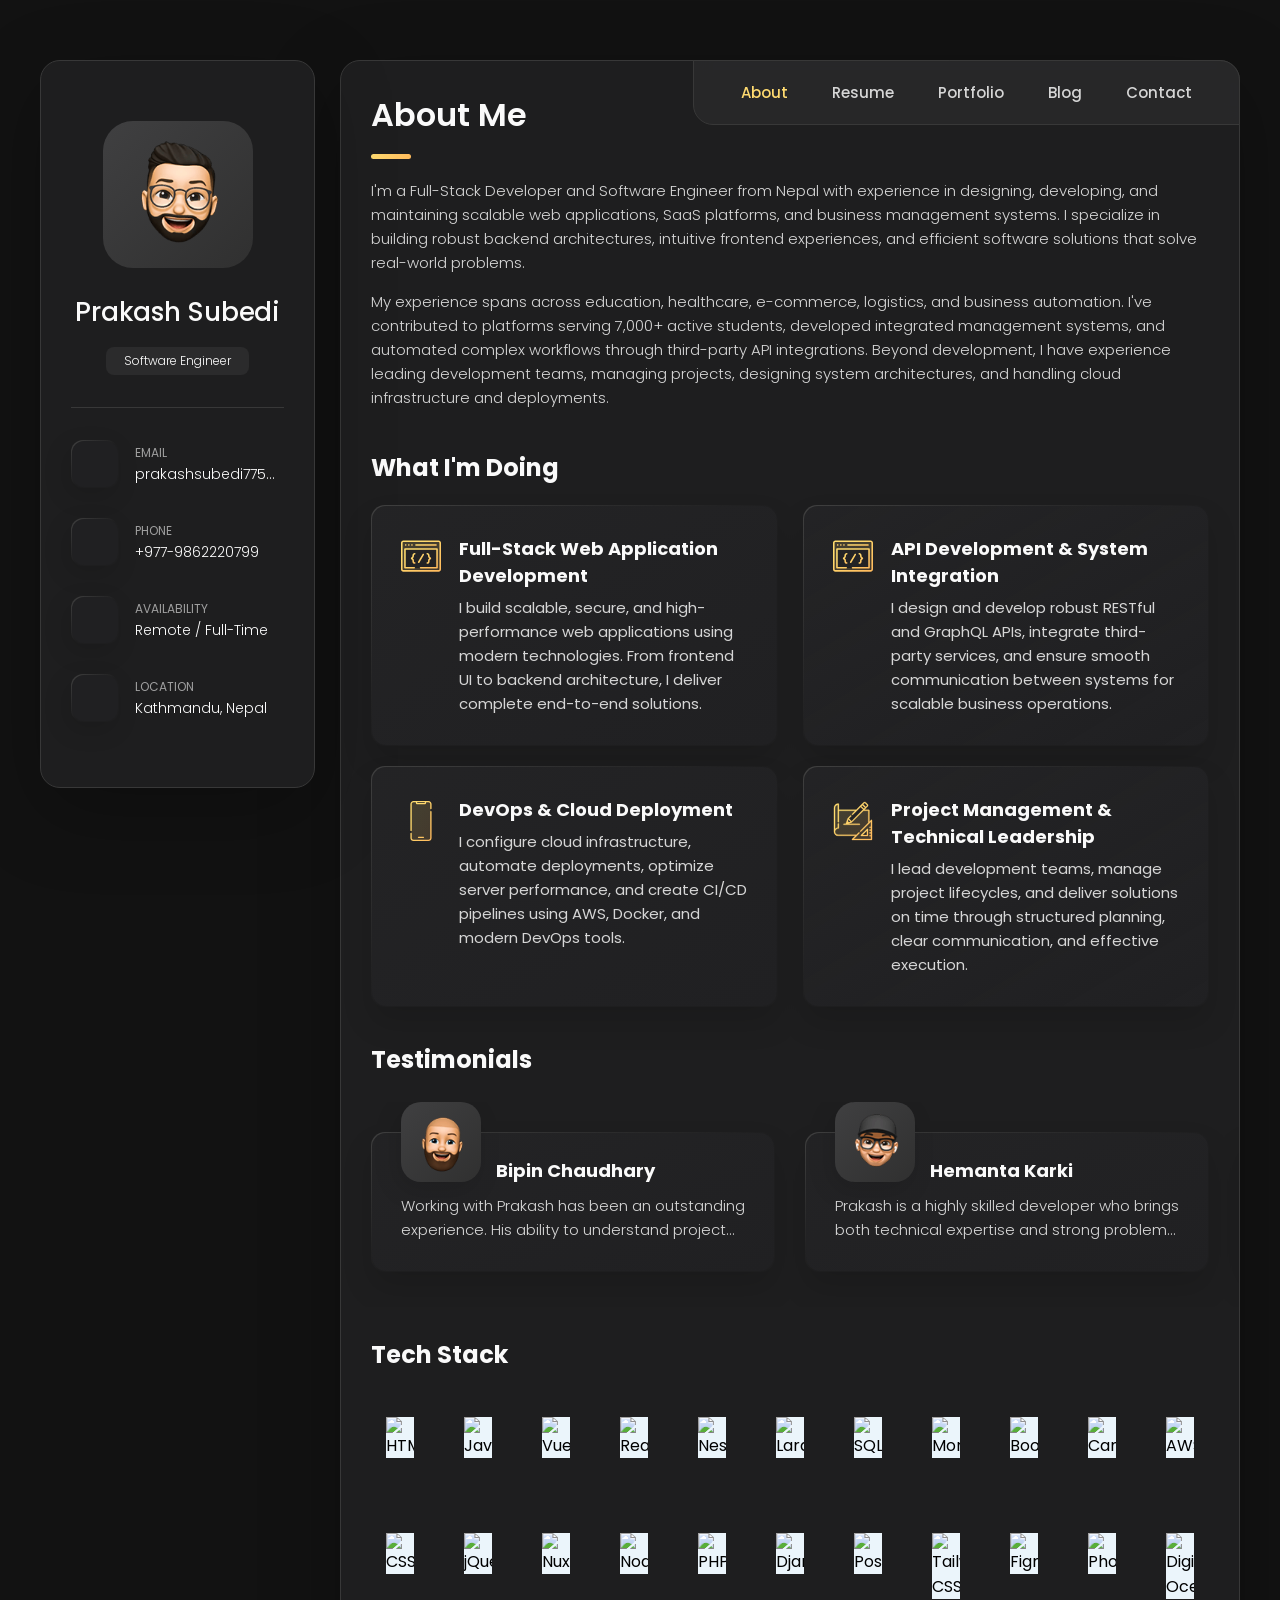
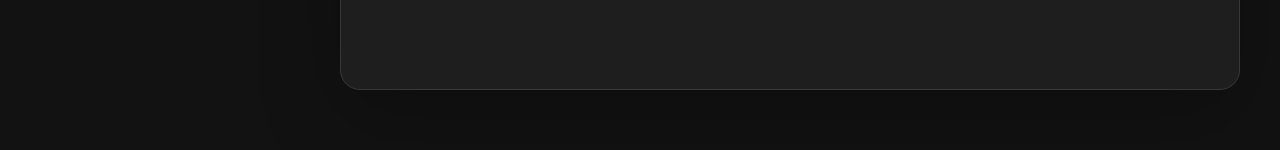
==== commit abf34e7f: "skip" ====
--- a/index.html
+++ b/index.html
@@ -5,24 +5,59 @@
   <meta charset="UTF-8">
   <meta http-equiv="X-UA-Compatible" content="IE=edge">
   <meta name="viewport" content="width=device-width, initial-scale=1.0">
-  <title>Prakash Subedi</title>
-
-  <!--
-    - favicon
-  -->
-  <link rel="shortcut icon" href="./assets/images/logo.ico" type="image/x-icon">
-
-  <!--
-    - custom css link
-  -->
-  <link rel="stylesheet" href="./assets/css/style.css">
-
-  <!--
-    - google font link
-  -->
+
+  <!-- Primary Meta Tags -->
+  <title>Prakash Subedi | Software Engineer | Full Stack Developer </title>
+  <meta name="title" content="Prakash Subedi | Software Engineer | Full Stack Developer">
+  <meta name="description"
+    content="Prakash Subedi is a Full Stack Software Engineer from Nepal specializing in NestJS, Next.js, React, Vue, Node.js, Flutter, MongoDB, AWS, and scalable web applications. View projects, experience, and portfolio.">
+  <meta name="keywords"
+    content="Prakash Subedi, Software Engineer Nepal, Full Stack Developer, NestJS, Next.js, React, Vue, Node.js, MongoDB, Flutter, AWS, Portfolio, Backend Developer, Frontend Developer, JavaScript, TypeScript">
+  <meta name="author" content="Prakash Subedi">
+  <meta name="robots" content="index, follow">
+  <meta name="language" content="English">
+  <meta name="revisit-after" content="7 days">
+
+  <!-- Canonical -->
+  <link rel="canonical" href="https://subediprakash.com/">
+
+  <!-- Theme -->
+  <meta name="theme-color" content="#111827">
+
+  <!-- Favicon -->
+  <link rel="icon" href="./assets/images/prakashsubedi.ico" type="image/x-icon">
+  <link rel="apple-touch-icon" href="./assets/images/prakashsubedi.ico">
+
+  <!-- Open Graph / Facebook -->
+  <meta property="og:type" content="website">
+  <meta property="og:url" content="https://subediprakash.com/">
+  <meta property="og:title" content="Prakash Subedi | Software Engineer">
+  <meta property="og:description"
+    content="Explore the portfolio of Prakash Subedi, Full Stack Software Engineer specializing in modern web and mobile development.">
+  <meta property="og:image" content="https://subediprakash.com/assets/images/prakashsubedilogo.png">
+  <meta property="og:image:width" content="1200">
+  <meta property="og:image:height" content="630">
+  <meta property="og:site_name" content="Prakash Subedi">
+
+  <!-- Twitter -->
+  <meta name="twitter:card" content="summary_large_image">
+  <meta name="twitter:url" content="https://subediprakash.com/">
+  <meta name="twitter:title" content="Prakash Subedi | Software Engineer">
+  <meta name="twitter:description" content="Portfolio of Prakash Subedi, Full Stack Software Engineer from Nepal.">
+  <meta name="twitter:image" content="https://subediprakash.com/assets/images/prakashsubedilogo.png">
+
+  <!-- Google -->
+  <meta name="google-site-verification" content="VJpCMABSogn8INlwzVM5Tpl8z6qyCWpgoKoU3KhQ5mg">
+
+  <!-- Performance -->
   <link rel="preconnect" href="https://fonts.googleapis.com">
   <link rel="preconnect" href="https://fonts.gstatic.com" crossorigin>
-  <link href="https://fonts.googleapis.com/css2?family=Poppins:wght@300;400;500;600&display=swap" rel="stylesheet">
+
+  <!-- Fonts -->
+  <link href="https://fonts.googleapis.com/css2?family=Poppins:wght@300;400;500;600;700&display=swap" rel="stylesheet">
+
+  <!-- CSS -->
+  <link rel="stylesheet" href="./assets/css/style.css">
 </head>
 
 <body>
@@ -61,6 +96,8 @@
 
       <div class="sidebar-info_more">
 
+
+
         <div class="separator"></div>
 
         <ul class="contacts-list">
@@ -124,6 +161,20 @@
         <div class="separator"></div>
 
         <ul class="social-list">
+
+
+
+          <li class="social-item">
+            <a href="https://www.linkedin.com/in/prakashsubedi57" class="social-link">
+              <ion-icon name="logo-linkedin"></ion-icon>
+            </a>
+          </li>
+
+          <li class="social-item">
+            <a href="https://github.com/prakashsubedi57" class="social-link">
+              <ion-icon name="logo-github"></ion-icon>
+            </a>
+          </li>
 
           <li class="social-item">
             <a href="https://www.facebook.com/PrakashSubedi.57/" class="social-link">
@@ -137,19 +188,6 @@
             </a>
           </li>
 
-          <li class="social-item">
-            <a href="https://www.linkedin.com/in/prakashsubedi57" class="social-link">
-              <ion-icon name="logo-linkedin"></ion-icon>
-            </a>
-          </li>
-
-          <li class="social-item">
-            <a href="https://github.com/prakashsubedi57" class="social-link">
-              <ion-icon name="logo-github"></ion-icon>
-            </a>
-          </li>
-
-
         </ul>
 
       </div>
@@ -212,21 +250,30 @@
           <h2 class="h2 article-title">About me</h2>
         </header>
 
+
         <section class="about-text">
+
           <p>
-            I'm a Full-Stack Developer from Nepal, specializing in building scalable web applications and SaaS
-            platforms.
-            I thrive on solving complex challenges with clean, efficient, and robust solutions.
+            I'm a Full-Stack Developer and Software Engineer from Nepal with
+            experience in designing, developing, and maintaining scalable web
+            applications, SaaS platforms, and business management systems.
+            I specialize in building robust backend architectures, intuitive
+            frontend experiences, and efficient software solutions that solve
+            real-world problems.
           </p>
 
           <p>
-            I develop websites and applications that are functional, user-friendly, and visually appealing. I focus on
-            seamless
-            user experiences while ensuring performance and scalability. With expertise in frontend and backend
-            technologies, I've
-            contributed to projects including healthcare systems and bidding platforms.
+            My experience spans across education, healthcare, e-commerce,
+            logistics, and business automation. I've contributed to platforms
+            serving 7,000+ active students, developed integrated management
+            systems, and automated complex workflows through third-party API
+            integrations. Beyond development, I have experience leading
+            development teams, managing projects, designing system architectures,
+            and handling cloud infrastructure and deployments.
           </p>
+
         </section>
+
 
 
 
@@ -589,6 +636,7 @@
           <h2 class="h2 article-title">Resume</h2>
         </header>
 
+
         <section class="timeline">
 
           <div class="title-wrapper">
@@ -596,61 +644,97 @@
               <ion-icon name="book-outline"></ion-icon>
             </div>
 
-            <h3 class="h3">Education</h3>
+            <h3 class="h3">Experience</h3>
           </div>
 
           <ol class="timeline-list">
 
+            <!-- NCLEX Nepal -->
             <li class="timeline-item">
 
-              <h4 class="h4 timeline-item-title">Master In Computer Applications</h4>
-
-              <span>2024 — Current</span>
+              <h4 class="h4 timeline-item-title">Software Engineer | NCLEX Nepal</h4>
+
+              <span>May 2024 — Present</span>
 
               <p class="timeline-text">
-                Nemo enims ipsam voluptatem, blanditiis praesentium voluptum delenit atque corrupti, quos dolores et
-                quas molestias
-                exceptur.
-              </p>
-
-            </li>
-
+                Leading a team of five developers (2 backend and 3 frontend) while
+                actively contributing to the development and maintenance of scalable
+                web applications. Developed an LMS serving 7,000+ active students,
+                featuring course management, question banks, practice tests, and
+                learning workflows. Integrated Zoom and YouTube APIs to automate
+                class scheduling, cloud recording retrieval, video processing, and
+                uploads. Also developed an Office Management System covering CRM,
+                payment tracking, HR, attendance, task management, and reporting,
+                contributing to a 40% improvement in organizational efficiency.
+              </p>
+
+            </li>
+
+            <!-- Logispark Technologies -->
             <li class="timeline-item">
 
-              <h4 class="h4 timeline-item-title">Bachelor in Computer Application</h4>
-
-              <span>2018 — 2023</span>
+              <h4 class="h4 timeline-item-title">Backend Developer | Logispark Technologies</h4>
+
+              <span>February 2024 — May 2024</span>
 
               <p class="timeline-text">
-                Ratione voluptatem sequi nesciunt, facere quisquams facere menda ossimus, omnis voluptas assumenda est
-                omnis..
-              </p>
-
-            </li>
-
+                Contributed to backend development across three project-based
+                applications: Learning Management System (LMS), Customer Relationship
+                Management (CRM), and Inventory Management System (IMS). Developed
+                REST APIs, implemented backend business logic, and handled database
+                operations using NestJS, Node.js, MongoDB, and PostgreSQL.
+              </p>
+
+            </li>
+
+            <!-- Hunchha Digital Agency -->
             <li class="timeline-item">
 
-              <h4 class="h4 timeline-item-title">+2 Science</h4>
-
-              <span>2016 — 2018</span>
+              <h4 class="h4 timeline-item-title">Manager & Full Stack Developer | Hunchha Digital Agency</h4>
+
+              <span>January 2022 — November 2023</span>
 
               <p class="timeline-text">
-                Duis aute irure dolor in reprehenderit in voluptate, quila voluptas mag odit aut fugit, sed consequuntur
-                magni dolores
-                eos.
-              </p>
-
-            </li>
+                Worked as a Full Stack Developer and later promoted to Team Manager.
+                Led development teams, managed project timelines, reviewed code, and
+                contributed to frontend and backend development. Developed job portals,
+                e-commerce platforms, accounting systems, business websites, and
+                Learning Management Systems. Also conducted programming classes and
+                technical training sessions at multiple institutions. Managed
+                application deployments, hosting, and infrastructure.
+              </p>
+
+            </li>
+
+            <!-- Cubical Technology - Project Based -->
             <li class="timeline-item">
 
-              <h4 class="h4 timeline-item-title">School</h4>
-
-              <span>-- — 2017</span>
+              <h4 class="h4 timeline-item-title">Full Stack Developer | Cubical Technology</h4>
+
+              <span>November 2023 — December 2023</span>
 
               <p class="timeline-text">
-                Duis aute irure dolor in reprehenderit in voluptate, quila voluptas mag odit aut fugit, sed consequuntur
-                magni dolores
-                eos.
+                Returned as a Project-Based Full Stack Developer, contributing to
+                backend API development, frontend integration, and application
+                improvements for education and healthcare projects. Worked on
+                school and hospital websites and a real-time bidding prototype
+                using WebSockets.
+              </p>
+
+            </li>
+
+            <!-- Cubical Technology - Internship -->
+            <li class="timeline-item">
+
+              <h4 class="h4 timeline-item-title">Web Development Intern | Cubical Technology</h4>
+
+              <span>January 2021 — March 2021</span>
+
+              <p class="timeline-text">
+                Started as a Web Development Intern, focusing on Laravel and PHP
+                backend development. Contributed to school and hospital website
+                development, database operations, and custom functionality while
+                gaining practical experience in full-stack web development.
               </p>
 
             </li>
@@ -658,7 +742,6 @@
           </ol>
 
         </section>
-
         <section class="timeline">
 
           <div class="title-wrapper">
@@ -666,49 +749,69 @@
               <ion-icon name="book-outline"></ion-icon>
             </div>
 
-            <h3 class="h3">Experience</h3>
+            <h3 class="h3">Education</h3>
           </div>
 
           <ol class="timeline-list">
 
             <li class="timeline-item">
 
-              <h4 class="h4 timeline-item-title">Software Engineer</h4>
-
-              <span>2024 — Present</span>
+              <h4 class="h4 timeline-item-title">Master in Computer Application (MCA)</h4>
+
+              <span>August 2025 — Present</span>
 
               <p class="timeline-text">
-                Nemo enim ipsam voluptatem blanditiis praesentium voluptum delenit atque corrupti, quos dolores et qvuas
-                molestias
-                exceptur.
+                Purbanchal University
+                <br>
+                Kantipur City College, Kathmandu.
+                Currently pursuing a Master's degree in Computer Applications,
+                focusing on advanced computing concepts, software development,
+                database systems, and emerging technologies.
               </p>
 
             </li>
 
             <li class="timeline-item">
 
-              <h4 class="h4 timeline-item-title">Full Stack Developer/ Project Manager</h4>
-
-              <span>2021 — 2023</span>
+              <h4 class="h4 timeline-item-title">Bachelor in Computer Application (BCA)</h4>
+
+              <span>January 2018 — December 2023</span>
 
               <p class="timeline-text">
-                Nemo enims ipsam voluptatem, blanditiis praesentium voluptum delenit atque corrupti, quos dolores et
-                quas molestias
-                exceptur.
+                Tribhuvan University
+                <br>
+                Koshi St James College, Itahari.
+                Completed undergraduate studies in Computer Applications,
+                building a strong foundation in programming, software engineering,
+                database management, web development, and application development.
               </p>
 
             </li>
 
             <li class="timeline-item">
 
-              <h4 class="h4 timeline-item-title">Web Developer</h4>
-
-              <span>2020-2020</span>
+              <h4 class="h4 timeline-item-title">+2 Science</h4>
+
+              <span>2016 — 2018</span>
 
               <p class="timeline-text">
-                Nemo enims ipsam voluptatem, blanditiis praesentium voluptum delenit atque corrupti, quos dolores et
-                quas molestias
-                exceptur.
+                Completed higher secondary education in the Science stream,
+                developing foundational knowledge in mathematics, science,
+                analytical thinking, and problem-solving.
+              </p>
+
+            </li>
+
+            <li class="timeline-item">
+
+              <h4 class="h4 timeline-item-title">SLC (School Leaving Certificate)</h4>
+
+              <span>— 2017</span>
+
+              <p class="timeline-text">
+                Completed secondary-level education under the School Leaving
+                Certificate (SLC) system, building a strong academic foundation
+                in core subjects, mathematics, science, and problem-solving.
               </p>
 
             </li>
@@ -716,6 +819,8 @@
           </ol>
 
         </section>
+
+
 
         <section class="skill">
 
@@ -728,7 +833,8 @@
                 <h5 class="h5">Frontend Development</h5>
               </div>
               <p class="skills-item-details">
-                React, Vue, Nuxt, Tailwind CSS, Bootstrap, HTML5, CSS3, JavaScript
+                React.js, Next.js, Vue.js, Nuxt.js, JavaScript, TypeScript,
+                HTML5, CSS3, Tailwind CSS, Bootstrap
               </p>
             </li>
 
@@ -737,7 +843,8 @@
                 <h5 class="h5">Backend Development</h5>
               </div>
               <p class="skills-item-details">
-                Node.js, NestJS, Express, Laravel, PHP
+                Node.js, NestJS, Express.js, PHP, Laravel, Django,
+                REST API Development, MVC Architecture
               </p>
             </li>
 
@@ -746,25 +853,39 @@
                 <h5 class="h5">API Development & Integrations</h5>
               </div>
               <p class="skills-item-details">
-                REST APIs, Authentication, Payment Gateways, Third-party Integrations
+                REST APIs, JWT Authentication, Payment Gateway Integration,
+                Zoom API, YouTube API, Third-party API Integration,
+                Webhooks, OAuth
               </p>
             </li>
 
             <li class="skills-item">
               <div class="title-wrapper">
-                <h5 class="h5">Databases</h5>
+                <h5 class="h5">Database Management</h5>
               </div>
               <p class="skills-item-details">
-                MongoDB, PostgreSQL, MySQL
+                MongoDB, PostgreSQL, MySQL, Firebase, Database Design,
+                Query Optimization, Mongoose, TypeORM
               </p>
             </li>
 
             <li class="skills-item">
               <div class="title-wrapper">
-                <h5 class="h5">DevOps & Cloud</h5>
+                <h5 class="h5">DevOps & Cloud Infrastructure</h5>
               </div>
               <p class="skills-item-details">
-                AWS, Docker, CI/CD Pipelines, Linux, Nginx, Digital Ocean, VPS
+                Docker, AWS EC2, AWS S3, CloudFront, Linux, Nginx,
+                PM2, CI/CD, DigitalOcean, VPS Deployment, cPanel
+              </p>
+            </li>
+
+            <li class="skills-item">
+              <div class="title-wrapper">
+                <h5 class="h5">Real-time Application Development</h5>
+              </div>
+              <p class="skills-item-details">
+                WebSockets, Socket.io, Real-time Communication,
+                Event-driven Applications
               </p>
             </li>
 
@@ -773,17 +894,9 @@
                 <h5 class="h5">Project Management & Leadership</h5>
               </div>
               <p class="skills-item-details">
-                System Design, Agile Methodologies, Team Leadership, Client Communication, Database Management,
-                Cloud Deployment
-              </p>
-            </li>
-
-            <li class="skills-item">
-              <div class="title-wrapper">
-                <h5 class="h5">Testing & Quality Assurance</h5>
-              </div>
-              <p class="skills-item-details">
-                Unit Testing, Integration Testing, API Testing, Debugging
+                Team Leadership, Project Planning, System Architecture,
+                Code Review, Agile Methodologies, Jira, Trello,
+                Client Communication, Technical Mentoring
               </p>
             </li>
 
@@ -792,13 +905,14 @@
                 <h5 class="h5">Tools & Design</h5>
               </div>
               <p class="skills-item-details">
-                Git, GitHub, Figma, Canva, Adobe Photoshop
+                Git, GitHub, GitLab, Figma, Canva, Adobe Photoshop
               </p>
             </li>
 
           </ul>
 
         </section>
+
 
 
       </article>
@@ -1016,6 +1130,109 @@
 
               </a>
             </li>
+
+            <!-- QR Campaign -->
+            <li class="project-item active" data-filter-item data-category="applications">
+              <a href="#" target="_blank">
+
+                <figure class="project-img">
+                  <div class="project-item-icon-box">
+                    <ion-icon name="eye-outline"></ion-icon>
+                  </div>
+                  <img src="./assets/images/projects/play-win.png" alt="QR Campaign" loading="lazy">
+                </figure>
+
+                <h3 class="project-title">QR Campaign</h3>
+                <p class="project-category">QR-Based Campaign & Lead Generation Platform</p>
+
+              </a>
+            </li>
+
+            <!-- Balapushpika Kindergarten -->
+            <li class="project-item active" data-filter-item data-category="applications">
+              <a href="https://balapushpika.edu.np/" target="_blank">
+
+                <figure class="project-img">
+                  <div class="project-item-icon-box">
+                    <ion-icon name="eye-outline"></ion-icon>
+                  </div>
+                  <img src="./assets/images/projects/balapushpika.png" alt="Balapushpika Kindergarten" loading="lazy">
+                </figure>
+
+                <h3 class="project-title">Balapushpika</h3>
+                <p class="project-category">Kindergarten Management System</p>
+
+              </a>
+            </li>
+
+            <!-- Multi-App Platform -->
+            <li class="project-item active" data-filter-item data-category="applications">
+              <a href="#" target="_blank">
+
+                <figure class="project-img">
+                  <div class="project-item-icon-box">
+                    <ion-icon name="eye-outline"></ion-icon>
+                  </div>
+                  <img src="./assets/images/projects/multiapp.png" alt="Multi-App Platform" loading="lazy">
+                </figure>
+
+                <h3 class="project-title">Multi-App Platform</h3>
+                <p class="project-category">Desktop Application / Multi-Account Management</p>
+
+              </a>
+            </li>
+
+            <!-- Siam 99 -->
+            <li class="project-item active" data-filter-item data-category="applications">
+              <a href="#" target="_blank">
+
+                <figure class="project-img">
+                  <div class="project-item-icon-box">
+                    <ion-icon name="eye-outline"></ion-icon>
+                  </div>
+                  <img src="./assets/images/projects/siam99.png" alt="Siam 99" loading="lazy">
+                </figure>
+
+                <h3 class="project-title">Siam 99</h3>
+                <p class="project-category">Online Gaming Application</p>
+
+              </a>
+            </li>
+
+            <!-- Naxa Nepal -->
+            <li class="project-item active" data-filter-item data-category="web development">
+              <a href="#" target="_blank">
+
+                <figure class="project-img">
+                  <div class="project-item-icon-box">
+                    <ion-icon name="eye-outline"></ion-icon>
+                  </div>
+                  <img src="./assets/images/projects/naxa-nepal.png" alt="Naxa Nepal" loading="lazy">
+                </figure>
+
+                <h3 class="project-title">Naxa Nepal</h3>
+                <p class="project-category">Mapping & Location-Based Project</p>
+
+              </a>
+            </li>
+
+            <!-- Playtoon -->
+            <li class="project-item active" data-filter-item data-category="applications">
+              <a href="#" target="_blank">
+
+                <figure class="project-img">
+                  <div class="project-item-icon-box">
+                    <ion-icon name="eye-outline"></ion-icon>
+                  </div>
+                  <img src="./assets/images/projects/playtoon.png" alt="Playtoon" loading="lazy">
+                </figure>
+
+                <h3 class="project-title">Playtoon</h3>
+                <p class="project-category">Kids Gaming & Video Content Platform</p>
+
+              </a>
+            </li>
+
 
 
           </ul>
@@ -1128,7 +1345,7 @@
               <div>
                 <p class="contact-label">Email</p>
                 <p class="contact-value">
-                  <a href="mailto:prakashsubedi775@gmail.com">prakashsubedi775@gmail.com</a>
+                  <a href="mailto:prakashsubedi775@gmail.com">prakashsubedi1205@gmail.com</a>
                 </p>
               </div>
             </div>
